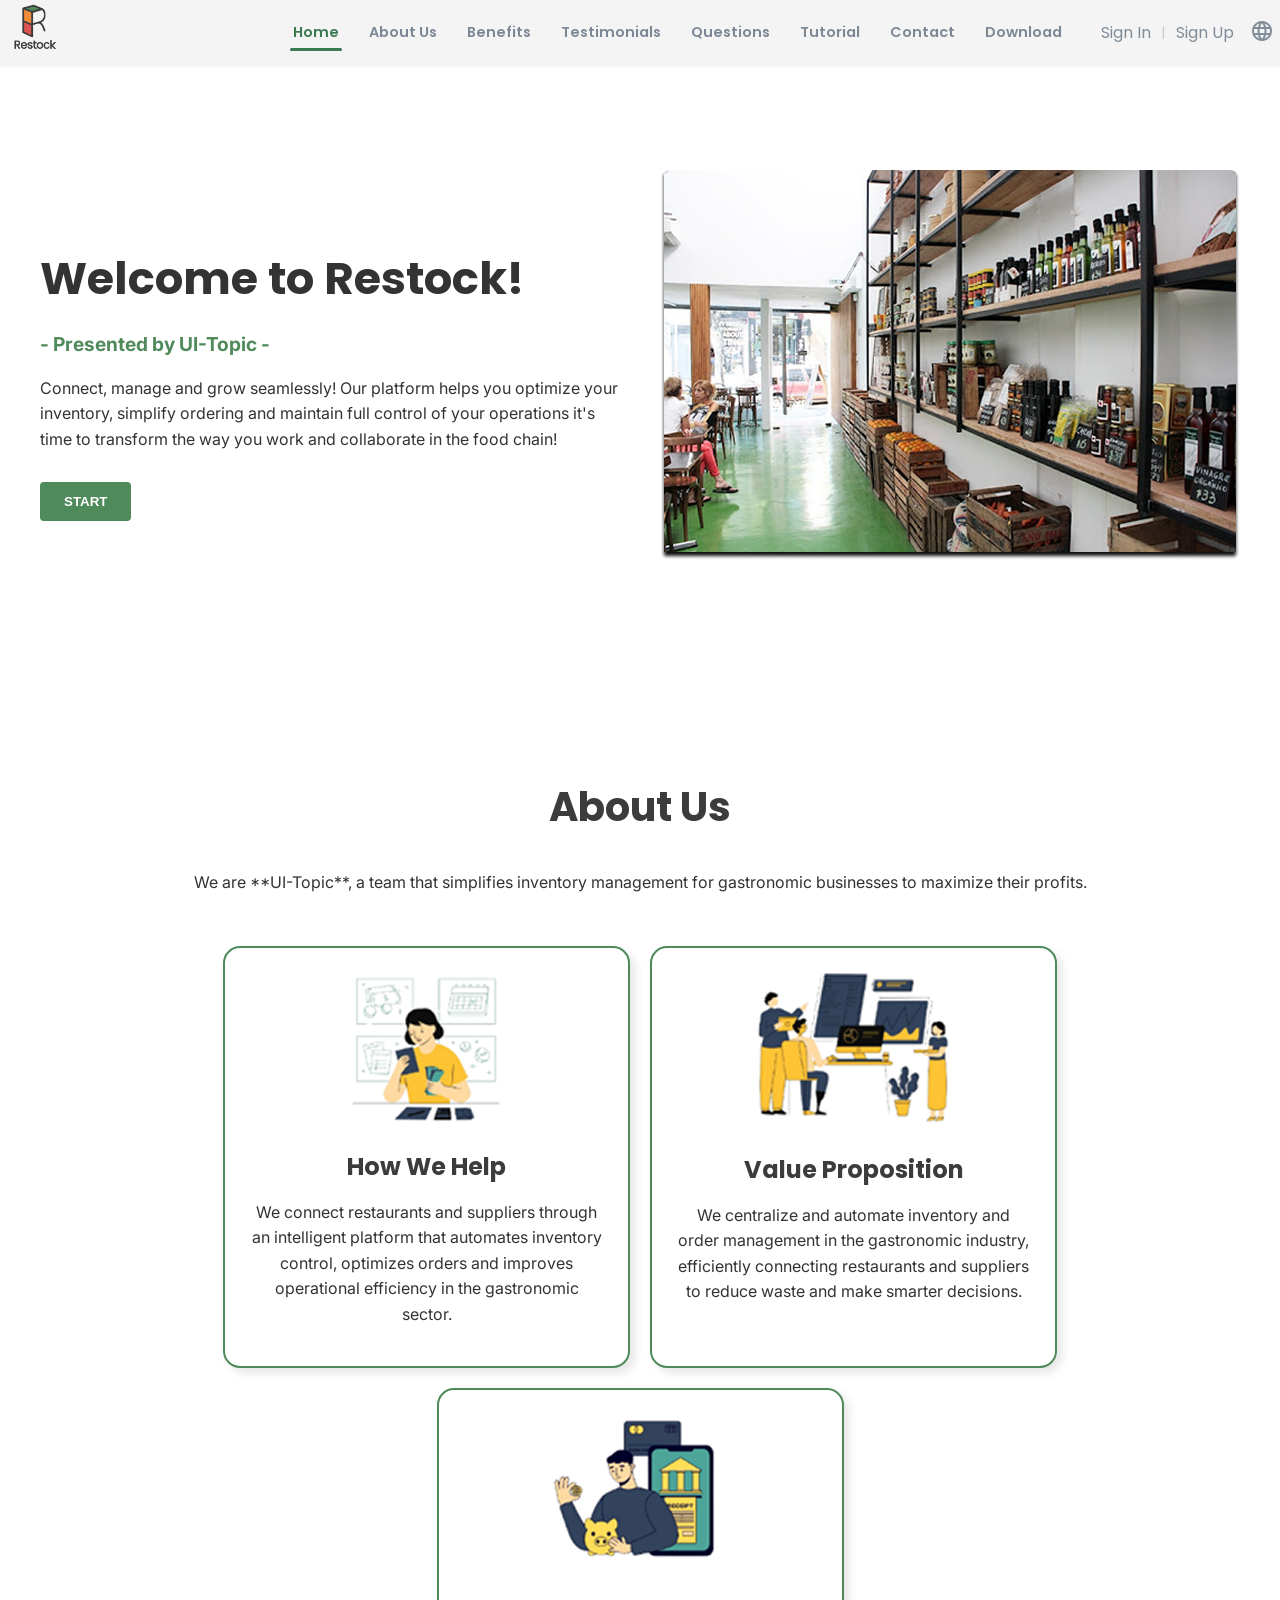
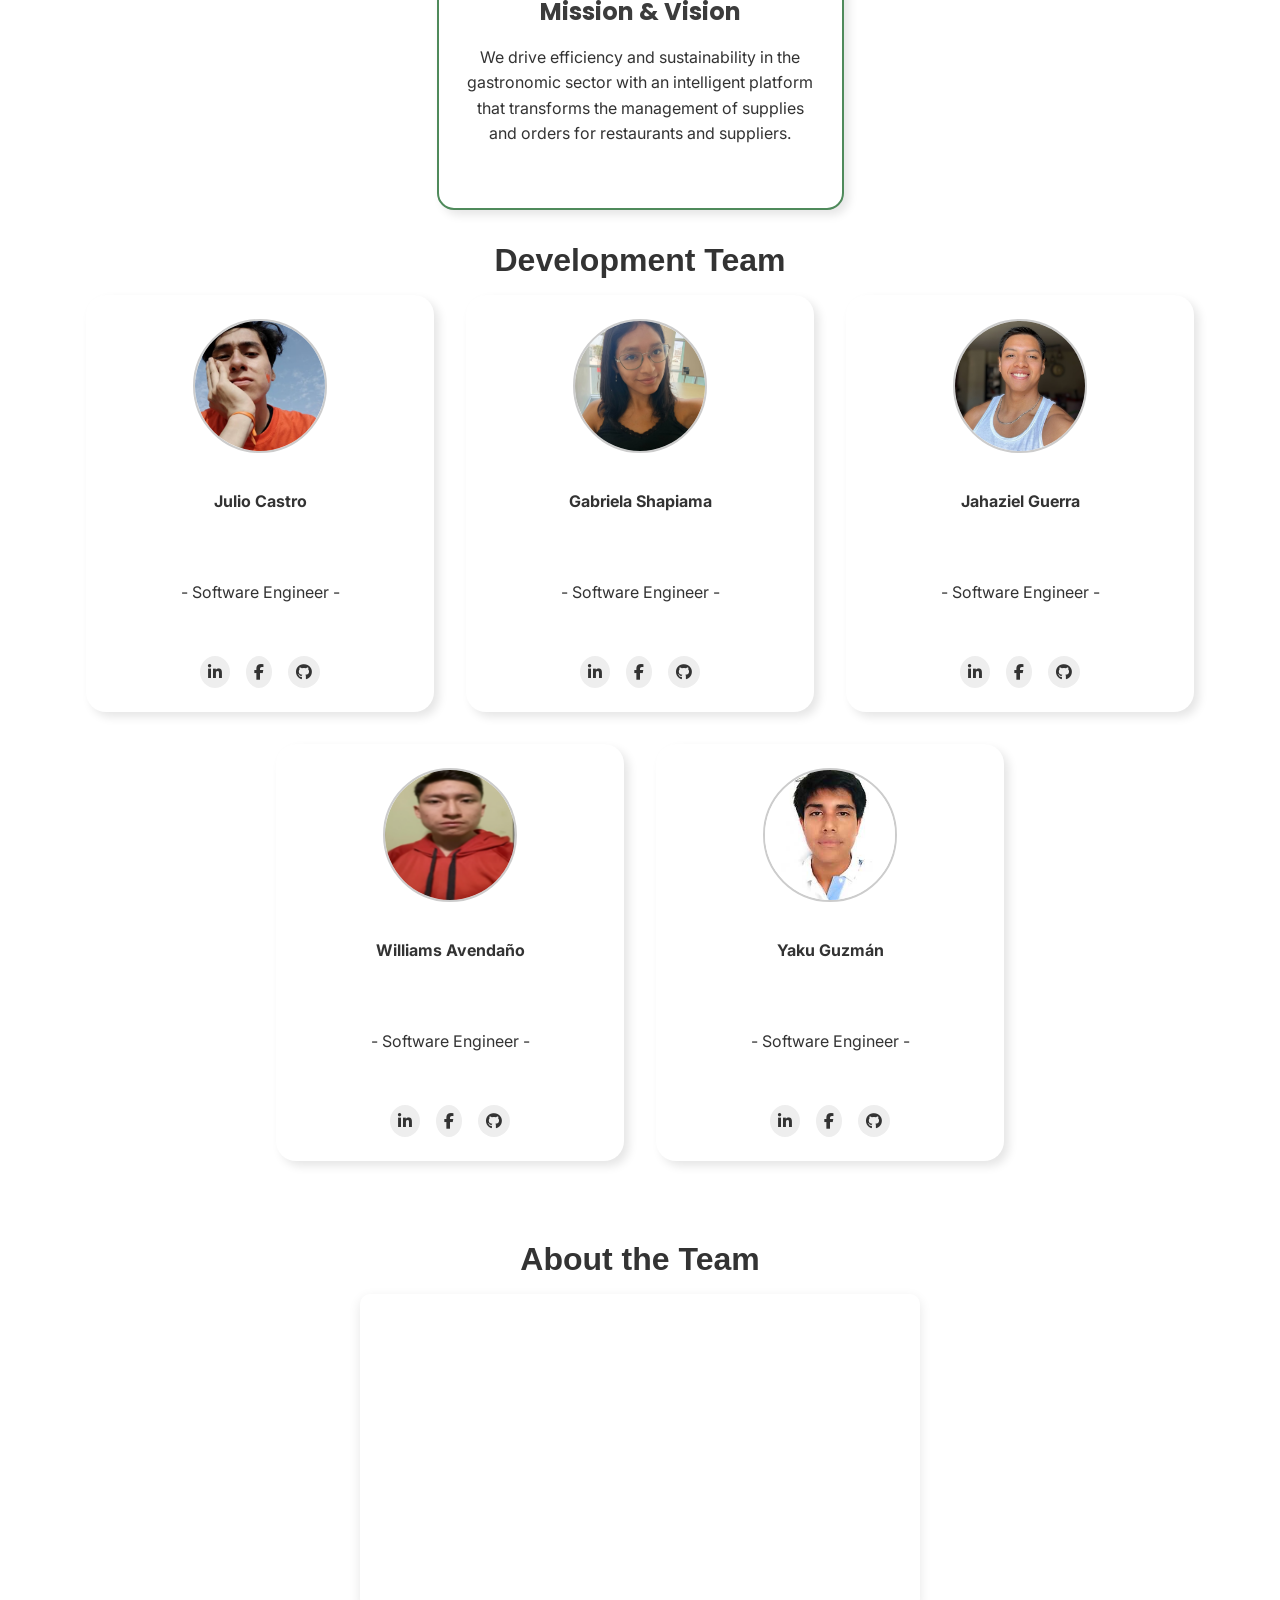
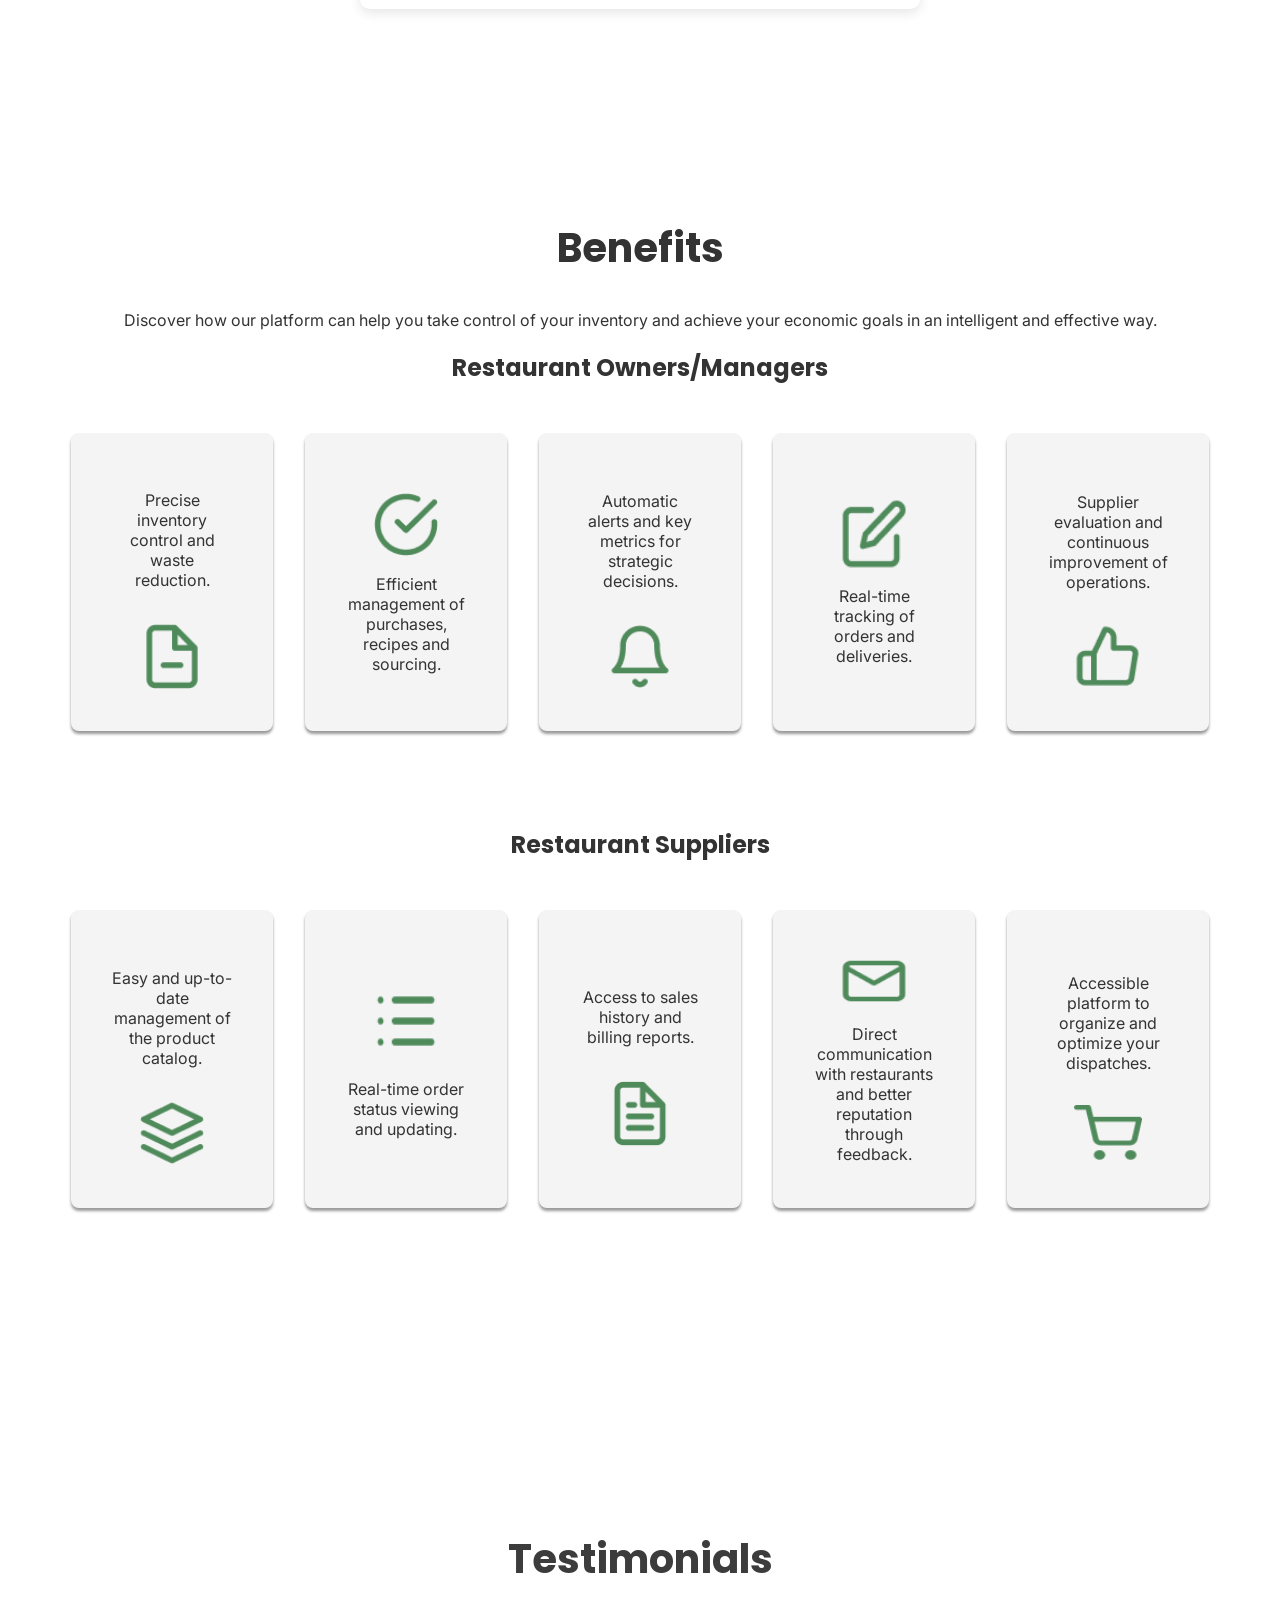
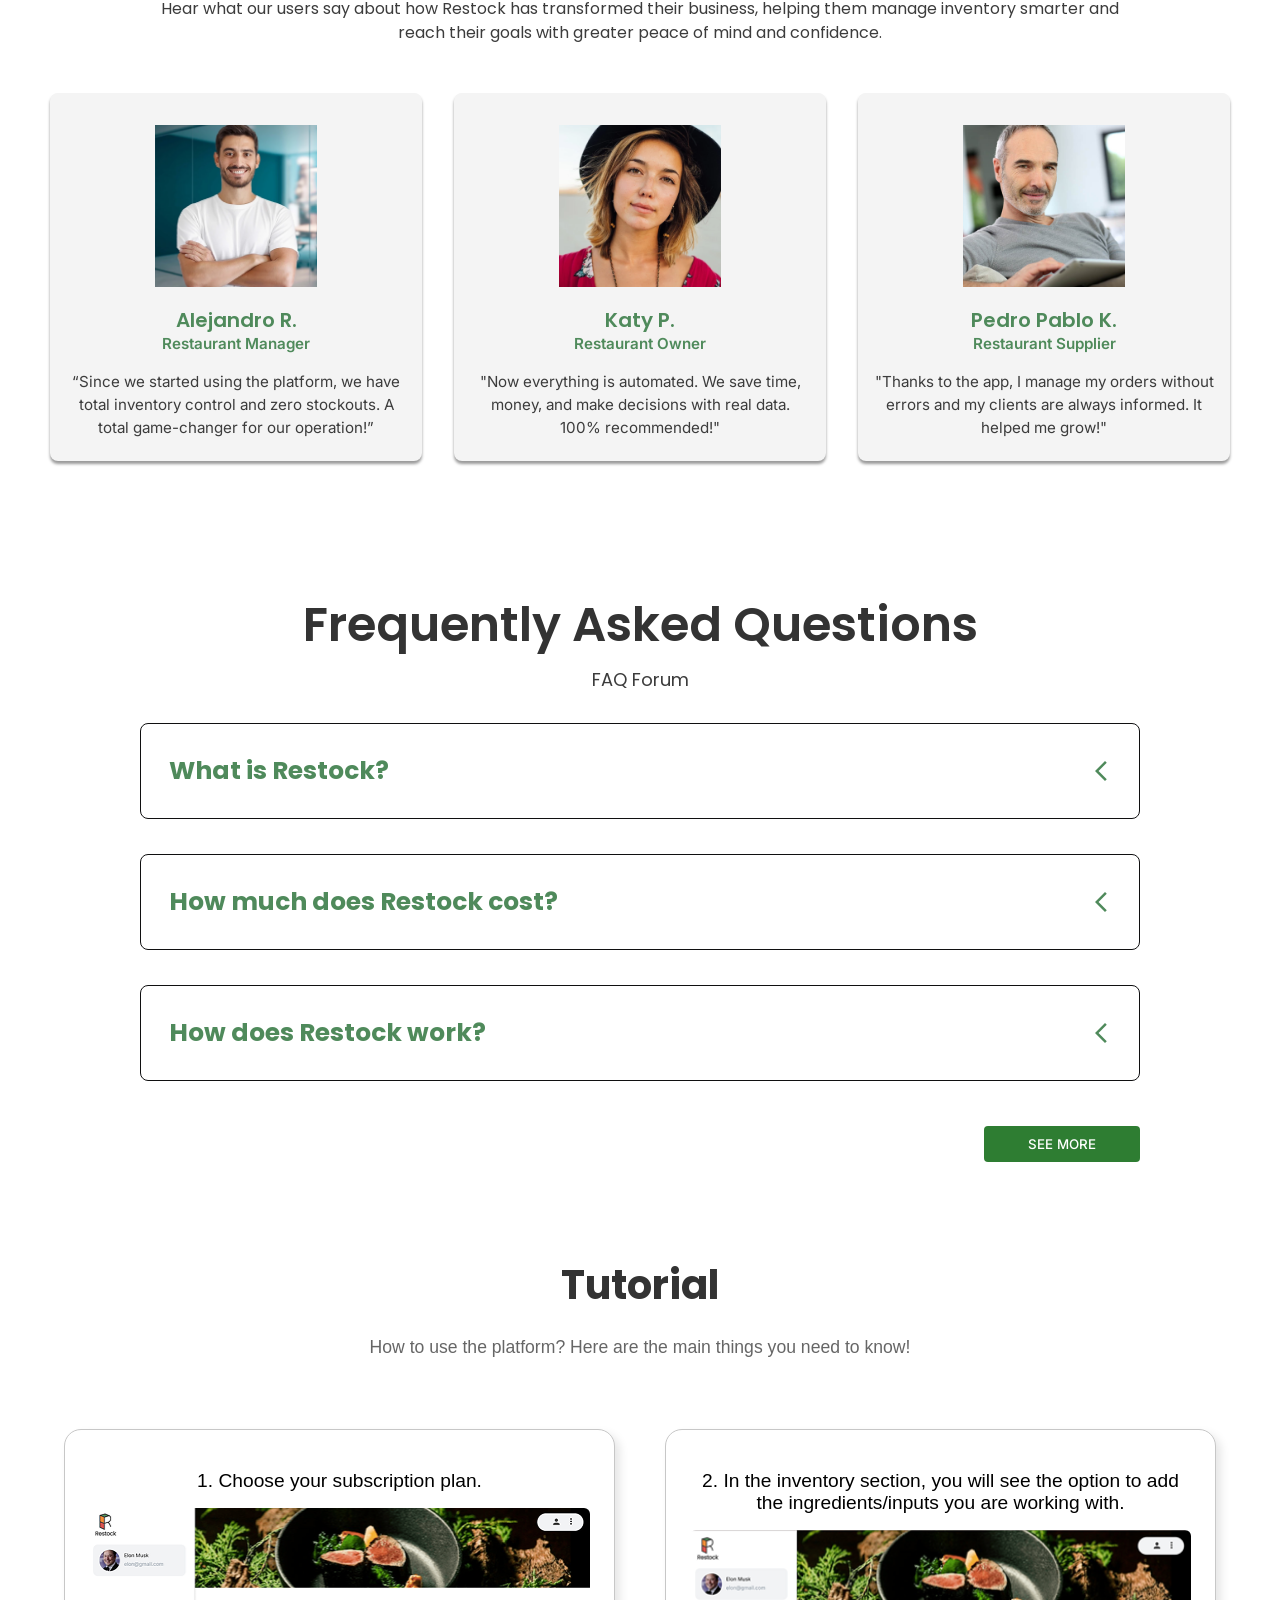
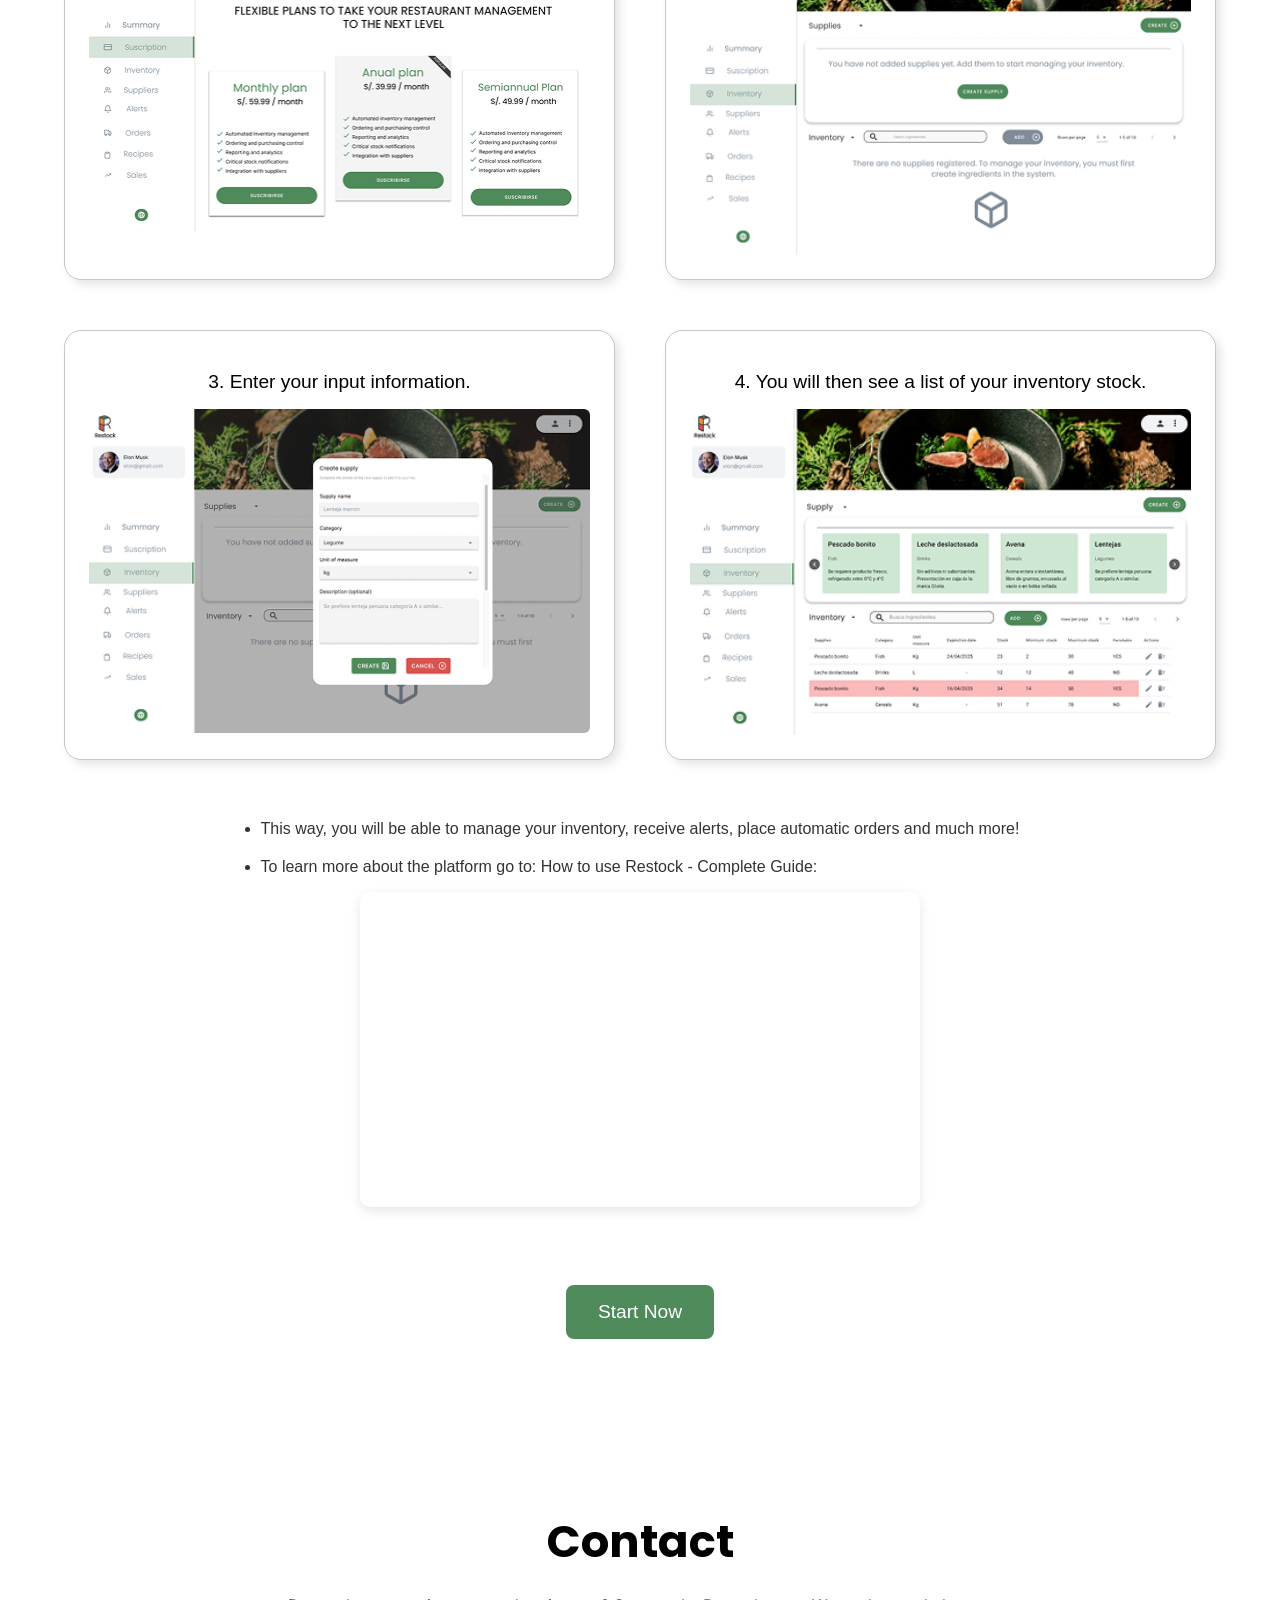
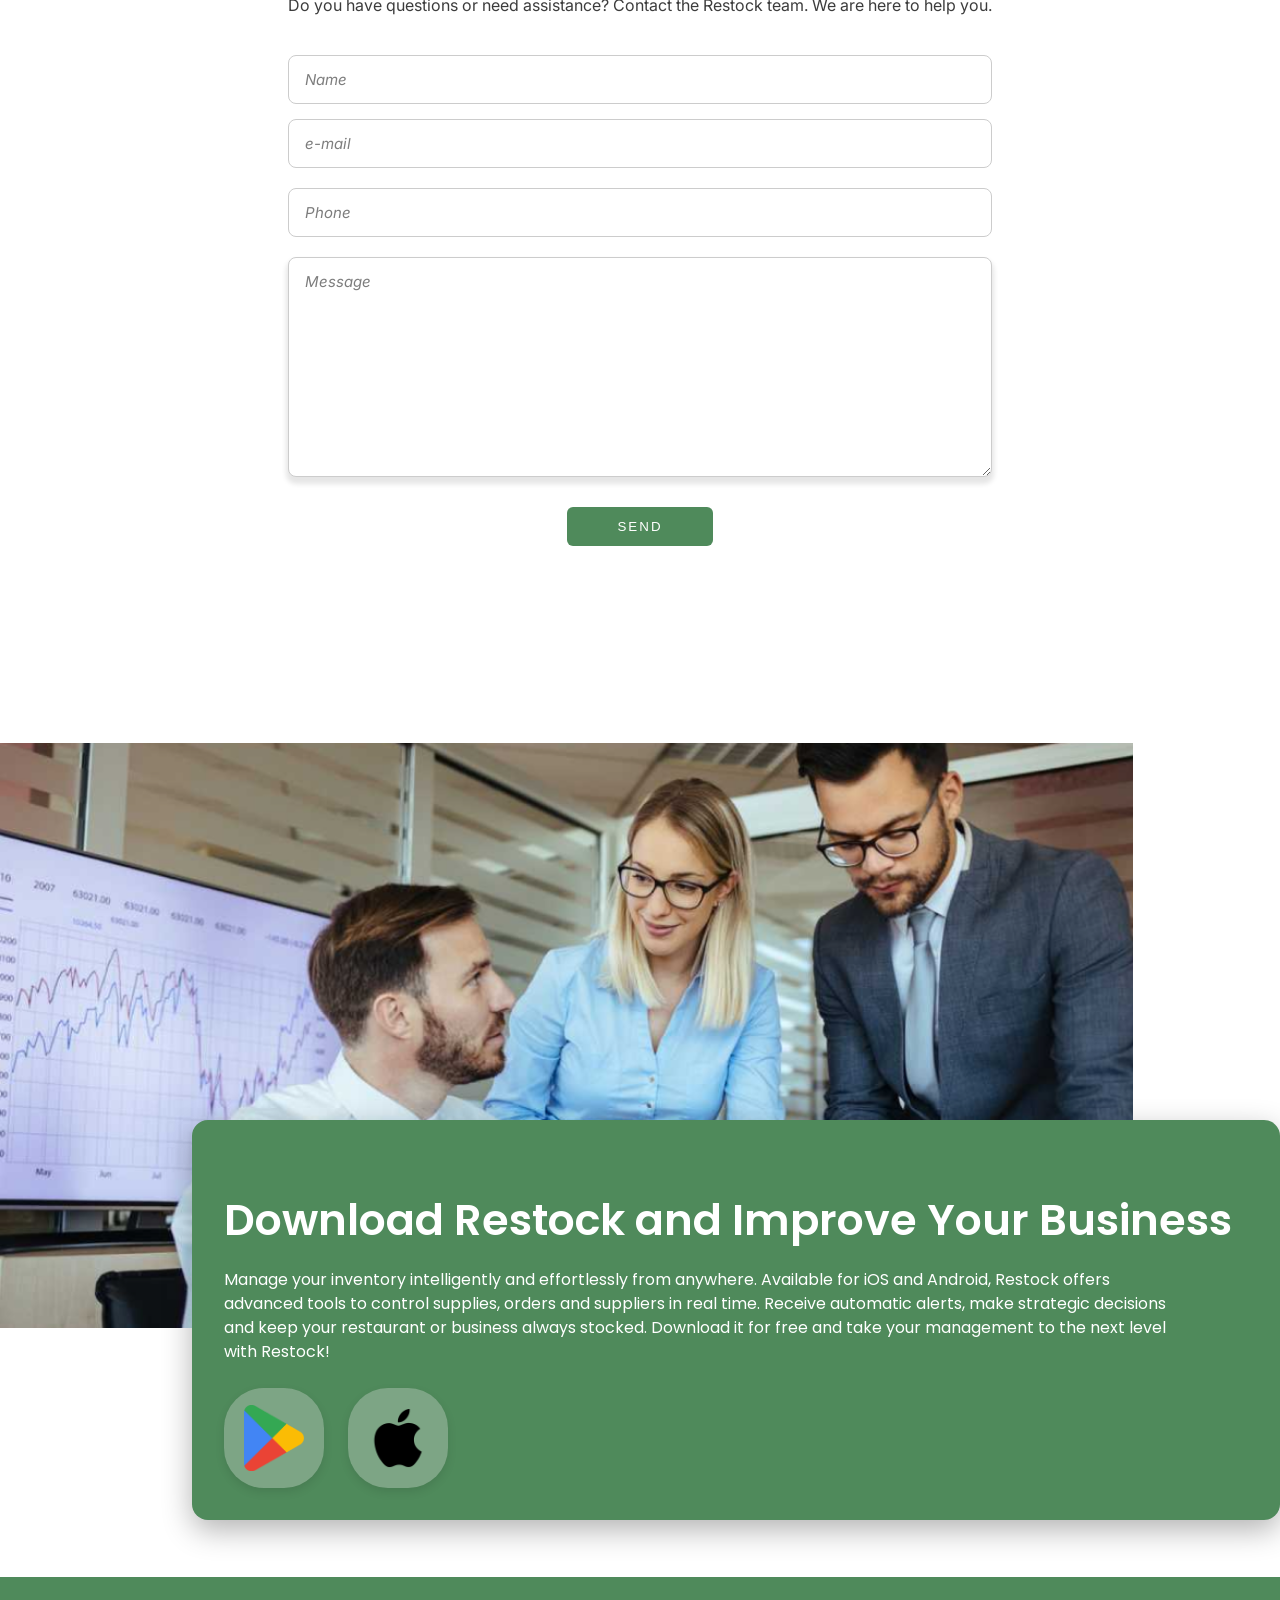
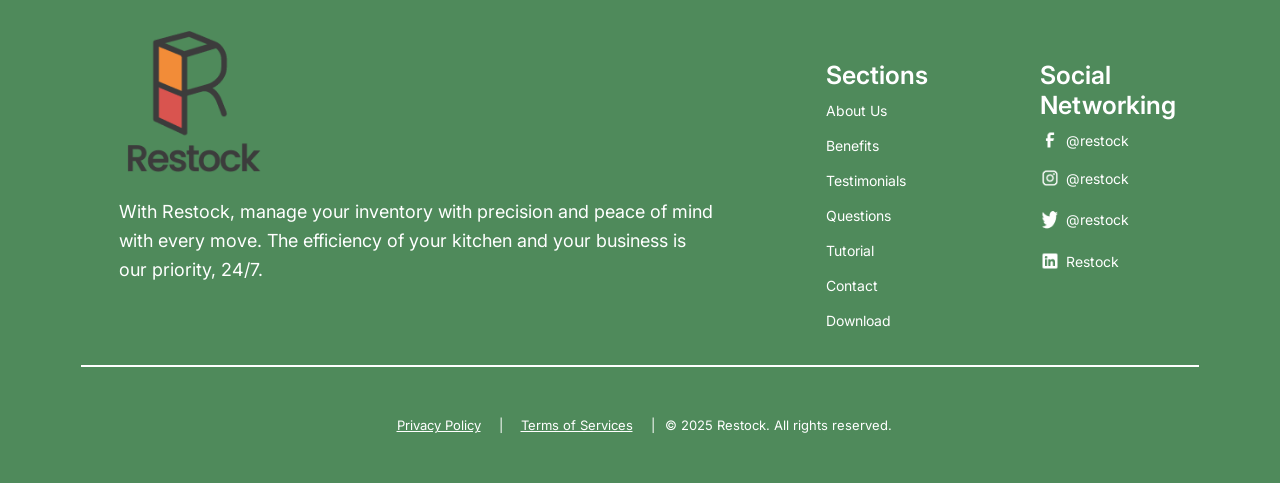
==== index.html @ dc862e22 "Merge pull request #27 from Restock-4368/release/1.0.0 Release/1.0.0" ====
<!DOCTYPE html>
<html lang="en">

<head>
    <meta charset="UTF-8" />
    <meta name="viewport" content="width=device-width, initial-scale=1.0" />
    <title>Restock - Optimize your inventory</title>
    <meta name="description"
        content="Platform for restaurants that reduces waste and increases profits through intelligent inventory and order management.">
    <meta name="keywords" content="restaurants, inventory management, orders, automation, suppliers, food tech">
    <meta name="author" content="UI-Topic Team">
    <meta name="robots" content="index, follow">
    <meta name="language" content="en">
    <meta name="copyright" content="UI-Topic 2025">

    <!-- Tipografías (solo las necesarias) -->
    <link
        href="https://fonts.googleapis.com/css2?family=Poppins:ital,wght@0,100;0,200;0,300;0,400;0,500;0,600;0,700;0,800;0,900;1,100;1,200;1,300;1,400;1,500;1,600;1,700;1,800;1,900&display=swap"
        rel="stylesheet">
    <link
        href="https://fonts.googleapis.com/css2?family=Inter:ital,opsz,wght@0,14..32,100..900;1,14..32,100..900&family=Poppins:ital,wght@0,100;0,200;0,300;0,400;0,500;0,600;0,700;0,800;0,900;1,100;1,200;1,300;1,400;1,500;1,600;1,700;1,800;1,900&display=swap"
        rel="stylesheet">
    <link rel="stylesheet" href="https://cdnjs.cloudflare.com/ajax/libs/font-awesome/6.4.0/css/all.min.css" />
    <!-- Ícono -->
    <link rel="icon" type="image/x-icon" href="favicon.ico" />

    <!-- Íconos Material sin frameworks -->
    <link href="https://fonts.googleapis.com/icon?family=Material+Icons" rel="stylesheet">

    <!-- Estilos -->

    <link rel="stylesheet" href="public/assets/styles/styles.css" />
    <link rel="stylesheet" href="public/assets/styles/testimonios.css" />
    <link rel="stylesheet" href="public/assets/styles/preguntas-frecuentes.css" />
    <link rel="stylesheet" href="public/assets/styles/descargar.css" />
    <link rel="stylesheet" href="public/assets/styles/benefits.css" />
    <link rel="stylesheet" href="public/assets/styles/tutorial.css" />
    <link rel="stylesheet" href="public/assets/styles/contacto.css" />
    <link rel="stylesheet" href="public/assets/styles/footer.css" />

</head>

<body>
    <header>
        <nav class="navbar">
            <div class="navbar__logo">
                <img src="public/assets/img/restock_logo.png" alt="Logo de Restock" />
            </div>
            <button class="navbar__toggle" id="navToggle" aria-label="Menú">
                <span class="material-icons">menu</span>
            </button>
            <div class="navbar__menu">
                <ul class="navbar__links">
                    <li><a href="#inicio" class="nav-item" data-link="inicio" data-i18n="navbar.home">Home</a></li>
                    <li><a href="#about-us" class="nav-item" data-link="nosotros" data-i18n="navbar.about">About</a>
                    </li>
                    <li><a href="#benefits" class="nav-item" data-link="benefits"
                            data-i18n="navbar.benefits">Benefits</a></li>
                    <li><a href="#testimonios" class="nav-item" data-link="testimonios"
                            data-i18n="navbar.testimonials">Testimonials</a></li>
                    <li><a href="#preguntas" class="nav-item" data-link="preguntas"
                            data-i18n="navbar.questions">Questions</a>
                    </li>
                    <li><a href="#tutorial" class="nav-item" data-link="tutorial"
                            data-i18n="navbar.tutorial">Tutorial</a></li>
                    <li><a href="#contacto" class="nav-item" data-link="contacto" data-i18n="navbar.contact">Contact</a>
                    </li>
                    <li><a href="#descargar" class="nav-item" data-link="descargar"
                            data-i18n="navbar.download">Download</a></li>
                </ul>
                <div class="navbar__actions">
                    <a href="access.html#signin" class="action" data-i18n="navbar.signin">Sign In</a>
                    <span class="divider">|</span>
                    <a href="access.html#signup" class="action" data-i18n="navbar.signup">Sign Up</a>
                    <button class="lang-btn" id="langBtn" aria-label="Cambiar idioma">
                        <span class="material-icons">language</span>

                    </button>
                </div>
            </div>
        </nav>

        <section class="hero" id="inicio">
            <div class="hero-content">
                <div class="hero-text">
                    <h1 data-i18n="hero.title">Welcome to <br>Restock!</h1>
                    <h3 class="subtitle" data-i18n="hero.subtitle">- Presented by UI-Topic -</h3>
                    <p data-i18n="hero.description">
                        Connect, manage and grow seamlessly!<br />
                        Our platform helps you optimize your inventory, simplify ordering and maintain full control of
                        your
                        operations<br />
                        it's time to transform the way you work and collaborate in the food chain!
                    </p>
                    <button class="btn-start" id="btnStart" data-i18n="hero.btnStart"
                        onclick="window.location.href='https://aplicaciones-web-curso-upc.github.io/UI-Topic-landing/access.html#signup'">START</button>
                </div>
                <div class="hero-image">
                    <img src="public/assets/img/hero-image.jpg" alt="Store interior" />
                </div>
            </div>
        </section>

    </header>

    <main>

        <section class="about-us" id="about-us">
            <div class="about-us-content">
                <h1 class="about-us-title" data-i18n="aboutUs.title">Nosotros</h1>
                <p class="about-us-description" data-i18n="aboutUs.description">
                    Somos <b> UI-Topic </b>, un equipo que simplifica la gestión de inventario de negocios gastronómicos
                    para
                    maximizar sus ganancias.
                </p>
                <div class="about-us-cards">
                    <div class="card">
                        <img src="public/assets/img/about-us/our-help.png" alt="Cómo ayudamos" />
                        <h3 data-i18n="aboutUs.cards.help.title">Cómo ayudamos</h3>
                        <p data-i18n="aboutUs.cards.help.text">Conectamos restaurantes y proveedores mediante una
                            plataforma
                            inteligente que
                            automatiza el control de inventario, optimiza pedidos y mejora la eficiencia
                            operativa en el sector gastronómico.</p>
                    </div>
                    <div class="card">
                        <img src="public/assets/img/about-us/valor.png" alt="Propuesta de valor" />
                        <h3 data-i18n="aboutUs.cards.value.title">Propuesta de valor</h3>
                        <p data-i18n="aboutUs.cards.value.text">Centralizamos y automatizamos la gestión de inventarios
                            y pedidos en
                            la industria gastronómica,
                            conectando eficientemente a restaurantes y proveedores para reducir desperdicios y tomar
                            decisiones más inteligentes.</p>
                    </div>
                    <div class="card">
                        <img src="public/assets/img/about-us/mision-vision.png" alt="Misión y Visión" />
                        <h3 data-i18n="aboutUs.cards.mission.title">Misión y Visión</h3>
                        <p data-i18n="aboutUs.cards.mission.text">Impulsamos la eficiencia y sostenibilidad del sector
                            gastronómico
                            con una plataforma inteligente
                            que transforma la gestión de insumos y pedidos para restaurantes y proveedores.</p>
                    </div>
                </div>
                <h2 class="about-us-subtitle" data-i18n="aboutUs.team.title">Equipo de Desarrollo</h2>

                <!-- Contenedor del equipo -->
                <div>
                    <div class="about-us-team-row">
                        <!-- Julio Castro -->
                        <div class="team-card">
                            <div class="profile-image">
                                <img src="public/assets/img/team/julio.png" alt="Julio Castro" />
                            </div>
                            <p class="team-name">Julio Castro</p>
                            <p class="team-role" data-i18n="aboutUs.team.role">- Software Engineer -</p>
                            <div class="team-socials">
                                <a href="#"><i class="fab fa-linkedin-in"></i></a>
                                <a href="#"><i class="fab fa-facebook-f"></i></a>
                                <a href="#"><i class="fab fa-github"></i></a>
                            </div>
                        </div>

                        <!-- Gabriela Shapiama -->
                        <div class="team-card">
                            <div class="profile-image">
                                <img src="public/assets/img/team/gaby.jpeg" alt="Gabriela Shapiama" />
                            </div>
                            <p class="team-name">Gabriela Shapiama</p>
                            <p class="team-role" data-i18n="aboutUs.team.role">- Software Engineer -</p>
                            <div class="team-socials">
                                <a href="#"><i class="fab fa-linkedin-in"></i></a>
                                <a href="#"><i class="fab fa-facebook-f"></i></a>
                                <a href="#"><i class="fab fa-github"></i></a>
                            </div>
                        </div>

                        <!-- Jahaziel Guerra -->
                        <div class="team-card">
                            <div class="profile-image">
                                <img src="public/assets/img/team/jahaziel.jpg" alt="Jahaziel Guerra" />
                            </div>
                            <p class="team-name">Jahaziel Guerra</p>
                            <p class="team-role" data-i18n="aboutUs.team.role">- Software Engineer -</p>
                            <div class="team-socials">
                                <a href="#"><i class="fab fa-linkedin-in"></i></a>
                                <a href="#"><i class="fab fa-facebook-f"></i></a>
                                <a href="#"><i class="fab fa-github"></i></a>
                            </div>
                        </div>
                    </div>

                    <div class="about-us-team-row center-row">
                        <!-- Williams Avendaño -->
                        <div class="team-card">
                            <div class="profile-image">
                                <img src="public/assets/img/team/williams.png" alt="Williams Avendaño" />
                            </div>
                            <p class="team-name">Williams Avendaño</p>
                            <p class="team-role" data-i18n="aboutUs.team.role">- Software Engineer -</p>
                            <div class="team-socials">
                                <a href="#"><i class="fab fa-linkedin-in"></i></a>
                                <a href="#"><i class="fab fa-facebook-f"></i></a>
                                <a href="#"><i class="fab fa-github"></i></a>
                            </div>
                        </div>

                        <!-- Yaku Guzmán -->
                        <div class="team-card">
                            <div class="profile-image">
                                <img src="public/assets/img/team/yaku.png" alt="Yaku Guzmán" />
                            </div>
                            <p class="team-name">Yaku Guzmán</p>
                            <p class="team-role" data-i18n="aboutUs.team.role">- Software Engineer -</p>
                            <div class="team-socials">
                                <a href="#"><i class="fab fa-linkedin-in"></i></a>
                                <a href="#"><i class="fab fa-facebook-f"></i></a>
                                <a href="#"><i class="fab fa-github"></i></a>
                            </div>
                        </div>
                    </div>
                    <div class="about-us-video">
                        <h2 class="about-us-subtitle" data-i18n="aboutUs.video.title">Equipo de Desarrollo</h2>
                        <div class="tutorial__video-container">
                            <iframe width="560" height="315" src="https://www.youtube.com/embed/2s9in8VU_Ks"
                                title="YouTube video player" frameborder="0"
                                allow="accelerometer; autoplay; clipboard-write; encrypted-media; gyroscope; picture-in-picture"
                                allowfullscreen>
                            </iframe>
                        </div>
                    </div>

                </div>
        </section>

        <section class="benefits" id="benefits">
            <div class="benefits-content">
                <h1 class="benefits-title" data-i18n="benefits.title">Beneficios</h1>
                <p class="benefits-description" data-i18n="benefits.description">
                    Descubre cómo nuestra plataforma puede ayudarte a tomar el control
                    de tu inventario y alcanzar tus objetivos económicos de manera inteligente y eficaz.
                </p>
                <h2 class="benefits-admin-title" data-i18n="benefits.adminTitle">Dueños/administradores de restaurantes
                </h2>
                <div class="benefits-cards-admin">
                    <div class="benefits-card alternate">
                        <img src="public/assets/img/benefits/adminbenefit-1.png" alt="Beneficio 1" />
                        <div class="benefits-text">
                            <p data-i18n="benefits.adminCards.1">Control preciso del inventario y reducción de
                                desperdicios.</p>
                        </div>


                    </div>
                    <div class="benefits-card">
                        <img src="public/assets/img/benefits/adminbenefit-2.png" alt="Beneficio 2" />
                        <div class="benefits-text">
                            <p data-i18n="benefits.adminCards.2">Gestión eficiente de compras, recetas y abastecimiento.
                            </p>
                        </div>
                    </div>

                    <div class="benefits-card alternate">
                        <img src="public/assets/img/benefits/adminbenefit-3.png" alt="Beneficio 3" />
                        <div class="benefits-text">
                            <p data-i18n="benefits.adminCards.3">Alertas automáticas y métricas clave para decisiones
                                estratégicas.
                            </p>
                        </div>
                    </div>

                    <div class="benefits-card">
                        <img src="public/assets/img/benefits/adminbenefit-4.png" alt="Beneficio 4" />
                        <div class="benefits-text">
                            <p data-i18n="benefits.adminCards.4">Seguimiento en tiempo real de pedidos y entregas.</p>
                        </div>
                    </div>

                    <div class="benefits-card alternate">
                        <img src="public/assets/img/benefits/adminbenefit-5.png" alt="Beneficio 5" />
                        <div class="benefits-text">
                            <p data-i18n="benefits.adminCards.5">Evaluación de proveedores y mejora continua de
                                operaciones.</p>
                        </div>
                    </div>
                </div>

                <h2 class="benefits-supplier-title" data-i18n="benefits.supplierTitle">Proveedores de restaurantes</h2>

                <div class="benefits-cards-supplier">
                    <div class="benefits-card alternate">
                        <img src="public/assets/img/benefits/supplierbenefit-6.png" alt="Beneficio 6" />
                        <div class="benefits-text">
                            <p data-i18n="benefits.supplierCards.6">Gestión fácil y actualizada del catálogo de
                                productos.</p>
                        </div>
                    </div>
                    <div class="benefits-card">
                        <img src="public/assets/img/benefits/supplierbenefit-7.png" alt="Beneficio 7" />
                        <div class="benefits-text">
                            <p data-i18n="benefits.supplierCards.7">Visualización y actualización del estado de órdenes
                                en tiempo
                                real.</p>
                        </div>
                    </div>
                    <div class="benefits-card alternate">
                        <img src="public/assets/img/benefits/supplierbenefit-8.png" alt="Beneficio 8" />
                        <div class="benefits-text">
                            <p data-i18n="benefits.supplierCards.8">Acceso a historial de ventas y reportes de
                                facturación.</p>
                        </div>
                    </div>
                    <div class="benefits-card">
                        <img src="public/assets/img/benefits/supplierbenefit-9.png" alt="Beneficio 9" />
                        <div class="benefits-text">
                            <p data-i18n="benefits.supplierCards.9">Comunicación directa con restaurantes y mejor
                                reputación gracias
                                al feedback.</p>
                        </div>
                    </div>
                    <div class="benefits-card alternate">
                        <img src="public/assets/img/benefits/supplierbenefit-10.png" alt="Beneficio 10" />
                        <div class="benefits-text">
                            <p data-i18n="benefits.supplierCards.10">Plataforma accesible para organizar y optimizar sus
                                despachos.
                            </p>
                        </div>
                    </div>
                </div>


            </div>
        </section>

        <section id="testimonios" class="testimonios-section">
            <div class="container">
                <h2 class="titulo-testimonios" data-i18n="testimonials.title">Testimonios</h2>
                <p class="descripcion-testimonios" data-i18n="testimonials.description">
                    Escucha lo que nuestros usuarios dicen sobre cómo Restock ha transformado su negocio,
                    ayudándolos a gestionar su inventario de manera más inteligente y a alcanzar sus metas
                    con mayor tranquilidad y confianza.
                </p>
                <div class="testimonios-cards">
                    <div class="card-testimonio">
                        <img src="public/assets/img/testimoniales/testimonial-1.png" alt="Alejandro R." />
                        <div class="card-content">
                            <h3 class="nombre" data-i18n="testimonials.cards.1.name">Alejandro R.</h3>
                            <p class="rol" data-i18n="testimonials.cards.1.role">- Administrador de restaurante -</p>
                            <p class="comentario" data-i18n="testimonials.cards.1.comment">
                                “Desde que usamos la plataforma, tenemos el control total del inventario y cero
                                quiebres de stock. ¡Un cambio total en nuestra operación!”
                            </p>
                        </div>

                    </div>
                    <div class="card-testimonio">
                        <img src="public/assets/img/testimoniales/testimonial-2.png" alt="Katy P." />
                        <div class="card-content">
                            <h3 class="nombre" data-i18n="testimonials.cards.2.name">Katy P.</h3>
                            <p class="rol" data-i18n="testimonials.cards.2.role">- Dueña de restaurante -</p>
                            <p class="comentario" data-i18n="testimonials.cards.2.comment">
                                "Ahora todo está automatizado. Ahorramos tiempo, dinero y tomamos decisiones con
                                datos reales. ¡100% recomendada!"
                            </p>
                        </div>

                    </div>
                    <div class="card-testimonio">
                        <img src="public/assets/img/testimoniales/testimonial-3.png" alt="Pedro Pablo K." />
                        <div class="card-content">
                            <h3 class="nombre" data-i18n="testimonials.cards.3.name">Pedro Pablo K.</h3>
                            <p class="rol" data-i18n="testimonials.cards.3.role">- Proveedor de restaurantes -</p>
                            <p class="comentario" data-i18n="testimonials.cards.3.comment">
                                "Gracias a la app, gestiono mis pedidos sin errores y mis clientes están siempre
                                informados. ¡Me ayudó a crecer!"
                            </p>
                        </div>

                    </div>
                </div>
            </div>
        </section>

        <section id="preguntas" class="faq-section">
            <h2 data-i18n="faq.title">Preguntas Frecuentes</h2>
            <p class="subtitle" data-i18n="faq.subtitle">Foro de preguntas frecuentes</p>

            <div class="faq-grid">
                <div class="faq-box">
                    <div class="flex-desplegable" onclick="toggleFaq(this)">
                        <h3 data-i18n="faq.items.1.question">¿Qué es Restock?</h3>
                        <img class="flecha" src="public/assets/img/preguntas/flecha.svg" alt="Material Icon">
                    </div>
                    <p class="respuesta" data-i18n="faq.items.1.answer">Restock es una plataforma que simplifica la
                        operación
                        gastronómica conectando
                        restaurantes y proveedores, optimizando el inventario y mejorando la eficiencia en cada pedido.
                    </p>
                </div>
                <div class="faq-box">
                    <div class="flex-desplegable" onclick="toggleFaq(this)">
                        <h3 data-i18n="faq.items.2.question">¿Cuánto cuesta Restock?</h3>
                        <img class="flecha" src="public/assets/img/preguntas/flecha.svg" alt="Material Icon">
                    </div>
                    <p class="respuesta" data-i18n="faq.items.2.answer">En Restock, todos nuestros planes te ofrecen los
                        mismos
                        beneficios premium. Puedes
                        suscribirte por más tiempo y acceder a descuentos exclusivos. Elige entre plan mensual,
                        semestral o anual,
                        ¡y optimiza tu operación desde el primer día!</p>
                </div>
                <div class="faq-box full-width">
                    <div class="flex-desplegable" onclick="toggleFaq(this)">
                        <h3 data-i18n="faq.items.3.question">¿Cómo funciona Restock?</h3>
                        <img class="flecha" src="public/assets/img/preguntas/flecha.svg" alt="Material Icon">
                    </div>
                    <p class="respuesta" data-i18n="faq.items.3.answer">Restock permite gestionar inventarios,
                        conectando
                        restaurantes con proveedores de forma
                        rápida y eficiente. ¡Así simplificamos todo el proceso!</p>
                </div>
            </div>


            <div class="btn-more">
                <button data-i18n="faq.moreButton">
                    VER MÁS
                </button>
            </div>
        </section>

        <section class="tutorial" id="tutorial">
            <div class="tutorial__header">
                <h1 class="tutorial__title" data-i18n="tutorial.title">Tutorial</h1>
                <p class="tutorial__description" data-i18n="tutorial.description">How to use the platform? Here are the
                    main
                    things you need to know!</p>
            </div>
            <div class="tutorial__grid">
                <div class="tutorial__step">
                    <div class="tutorial__step-title" data-i18n="tutorial.steps.1">1. Choose your subscription plan.
                    </div>
                    <img src="public/assets/img/tutorial/tutorial1.png" alt="Step 1 of the tutorial">
                </div>
                <div class="tutorial__step">
                    <div class="tutorial__step-title" data-i18n="tutorial.steps.2">2. In the inventory section, you will
                        see the
                        option to add the
                        ingredients/inputs you are working with.</div>
                    <img src="public/assets/img/tutorial/tutorial2.png" alt="Step 2 of the tutorial">
                </div>
                <div class="tutorial__step">
                    <div class="tutorial__step-title" data-i18n="tutorial.steps.3">3. Enter your input information.
                    </div>
                    <img src="public/assets/img/tutorial/tutorial3.png" alt="Step 3 of the tutorial">
                </div>
                <div class="tutorial__step">
                    <div class="tutorial__step-title" data-i18n="tutorial.steps.4">4. You will then see a list of your
                        inventory
                        stock.</div>
                    <img src="public/assets/img/tutorial/tutorial4.png" alt="Step 4 of the tutorial">
                </div>
            </div>
            <div class="tutorial__links-container">
                <div class="tutorial__links">
                    <ul>
                        <li data-i18n="tutorial.links.item1">This way, you will be able to manage your inventory,
                            receive alerts,
                            place automatic orders and much
                            more!
                        </li>
                        <li>
                            <span data-i18n="tutorial.links.item2">To learn more about the platform go to:</span>
                            <div class="tutorial__video-container">
                                <iframe width="560" height="315"
                                    src="https://www.youtube.com/embed/jaTRL6bPTAY?si=WXlqrBjqUyx37VKQ"
                                    title="YouTube video player" frameborder="0"
                                    allow="accelerometer; autoplay; clipboard-write; encrypted-media; gyroscope; picture-in-picture"
                                    allowfullscreen>
                                </iframe>
                            </div>
                        </li>

                    </ul>
                </div>
            </div>

            <!-- Botón CTA -->
            <div class="tutorial__cta-container" style="text-align: center; margin-top: 2rem;">
                <button class="tutorial__cta-button"
                    onclick="window.location.href='https://aplicaciones-web-curso-upc.github.io/UI-Topic-landing/access.html#signup'"
                    data-i18n="tutorial.cta">
                    Start Now
                </button>
            </div>
        </section>

        <section class="contact" id="contacto">
            <div class="contact__container">
                <h2 class="contact__title" data-i18n="contact.title">Contact</h2>
                <p class="contact__description" data-i18n="contact.description">Do you have questions or need
                    assistance?
                    Contact the Restock team. We are here
                    to help you.</p>
                <form class="contact__form">
                    <div class="contact__group">
                        <input type="text" name="nombre" placeholder="Name" required />
                        <input type="email" name="correo" placeholder="e-mail" required />
                    </div>

                    <div class="contact__group">
                        <input type="tel" name="telefono" placeholder="Phone" required />
                    </div>

                    <div class="contact__group">
                        <textarea name="mensaje" placeholder="Message" rows="10" required></textarea>
                    </div>

                    <div class="contact__submit">
                        <button type="submit" class="btn btn--primary"
                            data-i18n="contact.form.submitButton">SEND</button>
                    </div>
                </form>
            </div>
        </section>

        <section id="descargar" class="download-section">
            <div class="download-wrapper">
                <img src="public/assets/img/descargar/imagen-principal.png" alt="Personas analizando datos"
                    class="download-bg-image">

                <div class="download-card">
                    <h2 data-i18n="download.title">Descarga Restock y mejora tu negocio</h2>
                    <p data-i18n="download.description">
                        Gestiona tu inventario de forma inteligente y sin complicaciones, desde cualquier lugar. <br>
                        Disponible para iOS y Android, Restock te ofrece herramientas avanzadas para controlar insumos,
                        pedidos y
                        proveedores en tiempo real. Recibe alertas automáticas, toma decisiones estratégicas y mantén tu
                        restaurante
                        o negocio siempre abastecido.
                        ¡Descárgala gratis y lleva tu gestión al siguiente nivel con Restock!
                    </p>
                    <div class="store-buttons">
                        <div class="store-icon-wrapper">
                            <img src="public/assets/img/descargar/playstore.png" alt="Google Play" class="store-icon">
                        </div>
                        <div class="store-icon-wrapper">
                            <img src="public/assets/img/descargar/apple.png" alt="App Store" class="store-icon">
                        </div>
                    </div>
                </div>
            </div>
        </section>
    </main>

    <footer class="footer" id="footer">
        <div class="footer__top">
            <div class="footer__top-left">
                <img src="public/assets/img/restock_logo.png" alt="Restock logo" class="footer__logo" />
                <p class="footer__text" data-i18n="footer.topLeftText">With Restock, manage your inventory with
                    precision and
                    peace of mind with every move.
                    The efficiency of your kitchen and your business is our priority, 24/7.</p>
            </div>
            <div class="footer__top-right-content">
                <div class="footer__sections">
                    <h4 data-i18n="footer.sectionsTitle">Sections</h4>
                    <ul>
                        <li><a href="#inicio" data-i18n="footer.sections.about">About us</a></li>
                        <li><a href="#beneficios" data-i18n="footer.sections.benefits">Benefits</a></li>
                        <li><a href="#testimonios" data-i18n="footer.sections.testimonials">Testimonials</a></li>
                        <li><a href="#preguntas" data-i18n="footer.sections.faq">Questions</a></li>
                        <li><a href="#tutorial" data-i18n="footer.sections.tutorial">Tutorial</a></li>
                        <li><a href="#contacto" data-i18n="footer.sections.contact">Contact</a></li>
                        <li><a href="#download" data-i18n="footer.sections.download">Download</a></li>
                    </ul>
                </div>
                <div class="footer__social">
                    <h4 data-i18n="footer.socialTitle">Social Networking</h4>
                    <div class="footer__social-links">
                        <a href="#" aria-label="Facebook"><img src="public/assets/img/Facebook.png"
                                alt="iconFacebook" />@restock</a>
                        <a href="#" aria-label="Instagram"><img src="public/assets/img/Instagram.png"
                                alt="iconInstagram" />@restock</a>
                        <a href="#" aria-label="Twitter"><img src="public/assets/img/Twitter.png"
                                alt="@restock" />@restock</a>
                        <a href="#" aria-label="LinkedIn"><img src="public/assets/img/LinkedIn.png"
                                alt="Restock" />Restock</a>
                    </div>
                </div>
            </div>
        </div>
        <hr class="footer__divider">
        <div class="footer__bottom">
            <a href="#politicas" data-i18n="footer.bottom.privacyPolicy">Privacy Policy</a>
            <span class="divider">|</span>
            <a href="#terminos" data-i18n="footer.bottom.terms">Terms of Services</a>
            <span class="divider">|</span>
            <span data-i18n="footer.bottom.rights">&copy 2025 Restock. All rights reserved.</span>
        </div>
    </footer>

    <script src="public/assets/scripts/main.js" defer></script>
    <script src="public/assets/scripts/desplegable-preguntas.js" defer></script>
    <script src="public/assets/scripts/translations.js"></script>
</body>

</html>
---- public/assets/styles/styles.css ----
html {
    scroll-behavior: smooth;
  }
  
  .hero {
    display: flex;
    justify-content: center;
    background-color: #ffffff;
    padding-top: 170px;
    margin-bottom: 120px;
  }
  
  .hero-content {
    display: flex;
    max-width: 1200px;
    align-items: center;
    gap: 40px;
    flex-wrap: wrap;
  }
  
  .hero-text {
    flex: 1;
  }
  
  .hero-text h1 {
    font-family: 'Poppins', sans-serif;
    font-size: 2.8rem;
    margin-bottom: 10px;
  }
  .subtitle {
    color: #4f8a5b;
    font-family: 'Inter', sans-serif;
    font-size: 1.2rem;
    margin-bottom: 20px;
  }
  .hero-text p {
    font-family: 'Inter', sans-serif;
    font-size: 1rem;
    color: #333;
    line-height: 1.6;
    margin-bottom: 30px;
  }
  .btn-start {
    background-color: #4f8a5b;
    color: white;
    border: none;
    padding: 12px 24px;
    font-weight: bold;
    border-radius: 4px;
    cursor: pointer;
    transition: background-color 0.3s;
  }
  
  .btn-start:hover {
    background-color: #3b7047;
  }
  
  .hero-image {
    flex: 1;
    display: flex;
    justify-content: center;
  }
  .hero-image img {
    max-width: 100%;
    height: auto;
    border-radius: 10px;
    box-shadow: inset 0 0 12px rgba(0, 0, 0, 0.1);
  }
  
  
  .navbar {
    position: fixed;
    top: 0;
    left: 0;
    z-index: 999;
    width: 100%;
    display: flex;
    align-items: center;
    justify-content: space-between;
    font-family: 'Poppins', sans-serif;
    background-color: #F4F4F4;
    height: 64px;
    box-shadow: 0 1px 4px rgba(0, 0, 0, 0.1);
    font-size: 0.9rem;
    overflow: hidden;
  }
  
  .navbar__toggle {
    display: none;
    background: none;
    border: none;
  }
  
  .navbar__menu {
    display: flex;
    align-items: center;
    gap: 24px;
  }
  
  .navbar__logo img {
    height: 70px;
    width: auto;
  }
  
  .navbar__links {
    list-style: none;
    display: flex;
    margin: 0;
    padding: 0;
  }
  
  .nav-item {
    position: relative;
    text-decoration: none;
    color: #7d8896;
    font-weight: 600;
    transition: all 0.3s ease;
    padding: 8px 15px;
    display: inline-block;
  }
  
  .nav-item.active {
    color: #3c7a52;
  }
  
  .nav-item.active::after {
    content: '';
    position: absolute;
    bottom: 0;
    left: 12px;
    right: 12px;
    height: 3px;
    background-color: #3c7a52;
    border-radius: 2px;
  }
  
  .nav-item:hover {
    color: #4F8A5B;
    background-color: rgba(79, 138, 91, 0.1);
    border-radius: 4px;
  }
  
  .navbar__actions {
    display: flex;
    align-items: center;
    gap: 10px;
  }
  
  .action {
    text-decoration: none;
    color: #808D99;
    font-size: 16px;
    transition: color 0.2s;
  }
  
  .action:hover {
    color: #4F8A5B;
  }
  
  .divider {
    color: #ccc;
  }
  
  .lang-btn {
    background: transparent;
    border: none;
    cursor: pointer;
    color: #808D99;
  }
  
  .lang-btn:hover {
    color: #4F8A5B;
  }
  
  .navbar__logo {
    cursor: pointer;
    transition: opacity 0.2s ease;
  }
  
  .navbar__logo:hover {
    opacity: 0.8;
  }
  
  .about-us {
    display: flex;
    flex-direction: column;
    align-items: center;
    padding: 4rem 1rem;
  }
  
  .about-us-title {
    font-family: 'Poppins', sans-serif;
    font-size: 2.5rem;
    color: #3C3C3C;
    text-align: center;
  }
  
  .about-us-cards h3 {
    font-family: 'Poppins', sans-serif;
    font-size: 1.5rem;
    color: #3C3C3C;
    margin-bottom: 10px;
    text-align: center;
  }
  
  .about-us-description {
    font-family: 'Inter', sans-serif;
    font-size: 1rem;
    color: #333;
    line-height: 1.6;
    margin-bottom: 50px;
    text-align: center;
    padding: 0 60px;
  }
  
  .about-us p {
    font-family: 'Inter', sans-serif;
    font-size: 1rem;
    color: #333;
    line-height: 1.6;
    margin-bottom: 50px;
    text-align: center;
  }
  
  .about-us-cards {
    display: flex;
    flex-wrap: wrap;
    gap: 20px;
    justify-content: center;
  }
  
  .about-us-cards .card {
    flex: 0 1 355px;
    border: 2px solid #4F8A5B;
    border-radius: 17px;
    padding: 1.5rem;
    background-color: #fff;
    box-shadow: 5px 5px 10px rgba(0, 0, 0, 0.1);
    transition: transform 0.5s;
    max-width: 355px;
    max-height: 370px;
  }
  
  .about-us-cards .card img {
    justify-content: center;
    display: block;
    margin: 0 auto;
  }
  
  .about-us-cards .card:hover {
    transform: translateY(-5px);
  }
  
.about-us-video {
  margin-top: 5rem;
}

  @media (max-width: 1120px) and (min-width: 880px) {
    .hero {
      padding: 60px 40px;
      display: flex;
      justify-content: center;
      background-color: #ffffff;
    }
  
    .hero-content {
      display: flex;
      max-width: 1200px;
      align-items: center;
      gap: 40px;
      flex-wrap: wrap;
    }
  
    .hero-text {
      flex: 1;
    }
  
    .hero-text h1 {
      font-family: 'Poppins', sans-serif;
      font-size: 2.8rem;
      margin-bottom: 10px;
    }
  
    .subtitle {
      color: #4f8a5b;
      font-family: 'Inter', sans-serif;
      font-size: 1.2rem;
      margin-bottom: 20px;
    }
  
    .hero-text p {
      font-family: 'Inter', sans-serif;
      font-size: 1rem;
      color: #333;
      line-height: 1.6;
      margin-bottom: 30px;
    }
  
    .btn-start {
      background-color: #4f8a5b;
      color: white;
      border: none;
      padding: 12px 24px;
      font-weight: bold;
      border-radius: 4px;
      cursor: pointer;
      transition: background-color 0.3s;
    }
  
    .btn-start:hover {
      background-color: #3b7047;
    }
  
    .hero-image {
      flex: 1;
      display: flex;
      justify-content: center;
    }
  
    .hero-image img {
      max-width: 100%;
      height: auto;
      border-radius: 10px;
      box-shadow: 0px 4px 12px rgba(0, 0, 0, 0.1);
    }
  
  
    .navbar {
      display: flex;
      align-items: center;
      justify-content: space-between;
      font-family: 'Poppins', sans-serif;
      background-color: #F4F4F4;
      height: 64px;
      box-shadow: 0 1px 4px rgba(0, 0, 0, 0.1);
      font-size: 10px;
      overflow: hidden;
    }
  
    .navbar__toggle {
      display: none;
      background: none;
      border: none;
      font-size: 0.75rem;
      color: #4F8A5B;
      cursor: pointer;
    }
  
    .navbar__menu {
      display: flex;
      align-items: center;
      gap: 24px;
    }
  
    .navbar__logo img {
      height: 70px;
      width: auto;
    }
  
    .navbar__links {
      list-style: none;
      display: flex;
      margin: 0;
      padding: 0;
    }
  
    .nav-item {
      position: relative;
      text-decoration: none;
      color: #7d8896;
      font-weight: 600;
      transition: all 0.3s ease;
      padding: 8px 12px;
      display: inline-block;
    }
  
    .nav-item.active {
      color: #3c7a52;
    }
  
    .nav-item.active::after {
      content: '';
      position: absolute;
      bottom: 0;
      left: 12px;
      right: 12px;
      height: 3px;
      background-color: #3c7a52;
      border-radius: 2px;
    }
  
    .nav-item:hover {
      color: #4F8A5B;
      background-color: rgba(79, 138, 91, 0.1);
      border-radius: 4px;
    }
  
  
  
  
    .navbar__actions {
      display: flex;
      align-items: center;
      gap: 12px;
    }
  
    .action {
      text-decoration: none;
      color: #808D99;
      font-size: 0.75rem;
      transition: color 0.2s;
    }
  
    .action:hover {
      color: #4F8A5B;
    }
  
    .divider {
      color: #ccc;
    }
  
    .lang-btn {
      background: transparent;
      border: none;
      cursor: pointer;
      color: #808D99;
    }
  
    .lang-btn:hover {
      color: #4F8A5B;
    }
  }
  
  @media (max-width: 880px) {
  
    .hero {
      display: flex;
      flex-direction: column;
      align-items: center;
      padding: 0px 16px;
    }
  
    .hero-content {
      display: flex;
      flex-direction: column;
      align-items: center;
      text-align: center;
      gap: 20px;
      max-width: none;
      width: 100vw;
    }
  
    .hero-image {
      order: -1;
      width: 100%;
      margin-bottom: 16px;
    }
  
    .hero-image img {
      width: 100%;
      height: 30%;
    }
  
    .hero-text h1 {
      font-size: 2rem;
      line-height: 1.2;
      margin-bottom: 8px;
    }
  
    .subtitle {
      font-size: 1rem;
      margin-bottom: 6vh;
    }
  
    .hero-text p {
      font-size: 0.95rem;
      margin-bottom: 24px;
      padding: 0 60px;
    }
  
    .btn-start {
      width: 100%;
      padding: 14px;
      font-size: 1rem;
    }
  
    .navbar {
      flex-wrap: wrap;
      position: relative;
      height: auto;
      min-height: 64px;
      width: auto;
      margin: 0 auto;
    }
  
    .navbar__toggle {
  
      display: block;
      background: none;
      border: none;
      font-size: 1.5rem;
      color: #4F8A5B;
      cursor: pointer;
      padding: 2.5rem;
      order: 2;
      transition: transform 0.3s ease;
    }
  
    .navbar__toggle:hover {
      transform: scale(1.1);
    }
  
    .navbar__menu {
      display: flex;
      flex-direction: column;
      width: 100%;
      margin-top: 16px;
      background: #F4F4F4;
      border-radius: 4px;
      overflow: hidden;
      order: 3;
      max-height: 0;
      opacity: 0;
      transform: translateY(-20px);
      transition: all 0.3s ease-in-out;
      visibility: hidden;
    }
  
    .navbar__menu.open {
      max-height: 700px;
      opacity: 1;
      transform: translateY(0);
      visibility: visible;
    }
  
    .navbar__links {
      flex-direction: column;
      width: 100%;
      padding: 8px;
      gap: 8px;
    }
  
    .navbar__actions {
      flex-direction: column;
      width: 100%;
      padding: 5px;
      border-top: 1px solid rgba(0, 0, 0, 0.1);
    }
  
    .divider {
      display: none;
    }
  
  
    .nav-item {
      width: 100%;
      text-align: left;
      padding: 12px 16px;
    }
  
    .action {
      width: 100%;
      text-align: left;
      padding: 12px 16px;
    }
  
    .btn-start {
      background-color: #4f8a5b;
      color: white;
      border: none;
      padding: 12px 24px;
      font-weight: bold;
      border-radius: 4px;
      cursor: pointer;
      transition: background-color 0.3s;
      width: auto;
    }
  
    .btn-start:hover {
      background-color: #3b7047;
    }
  
    .navbar__actions {
      flex-direction: column;
      width: 100%;
      padding: 8px;
      gap: 8px;
      border-top: 1px solid rgba(0, 0, 0, 0.1);
    }
  
    .nav-item {
      width: 100%;
      text-align: left;
      padding: 12px 16px;
    }
  
    .action {
      width: 100%;
      text-align: left;
      padding: 12px 16px;
    }
  
    .btn-start {
      background-color: #4f8a5b;
      color: white;
      border: none;
      padding: 12px 24px;
      font-weight: bold;
      border-radius: 4px;
      cursor: pointer;
      transition: background-color 0.3s;
      width: auto;
    }
  
    .btn-start:hover {
      background-color: #3b7047;
    }
  }

.about-us-subtitle {
  font-size: 2rem;
  margin-top: 2rem;
  margin-bottom: 1rem;
  text-align: center;
  color: #333;
}

.about-us-team {
  display: grid;
  grid-template-columns: repeat(auto-fit, minmax(240px, 1fr));
  justify-content: center;
  gap: 2rem;
  max-width: 800px;
  margin: 0 auto 3rem auto;
}

.team-card {
  display: flex;
  flex-direction: column;
  align-items: center;
  width: 300px;
  padding: 1.5rem;
  border-radius: 20px;
  background-color: #fff;
  box-shadow: 5px 5px 10px rgba(0, 0, 0, 0.1);
  transition: transform 0.3s ease;
}

.team-card:hover {
  transform: translateY(-8px);
}

.profile-image img {
  width: 130px;
  height: 130px;
  object-fit: cover;
  border-radius: 50%;
  border: 2px solid #ccc;
  margin-bottom: 1rem;
}

.team-name {
  font-size: 1.2rem;
  font-weight: 700;
  color: #222;
  text-align: center;
  margin-bottom: 0.25rem;
}

.team-role {
  font-size: 0.5rem;
  color: #666;
  margin-bottom: 1rem;
  text-align: center;
}

.team-socials {
  display: flex;
  gap: 1rem;
}

.team-socials a {
  background-color: #eee;
  color: #333;
  border-radius: 50%;
  padding: 0.5rem;
  display: inline-flex;
  justify-content: center;
  align-items: center;
  text-decoration: none;
  font-size: 1rem;
  transition: background-color 0.3s, color 0.3s;
}

.team-socials a:hover {
  background-color: #4F8A5B;
  color: #fff;
}

.about-us-team-row {
  display: flex;
  justify-content: center;
  gap: 2rem;
  flex-wrap: wrap;
  margin-bottom: 2rem;
}

.center-row {
  justify-content: center;
}

@media (min-width: 768px) {
  .about-us-team {
    grid-template-columns: repeat(3, 1fr);
  }
}
---- public/assets/styles/testimonios.css ----
/* 1rem = 16px */
/* 400 regular */
/* 600 semibold */

.testimonios-section {
    text-align: center;
    padding-top: 6rem;
}

.titulo-testimonios {
    font-family: 'Poppins', sans-serif;
    font-size: 2.5rem;
    font-weight: bold;
    margin-bottom: 0.5rem;
    color: #3C3C3C;
}

.descripcion-testimonios {
    font-family: 'Poppins', sans-serif;
    max-width: 1000px;
    margin: 0 auto 3rem;
    color: #3C3C3C;
    font-size: 1rem;
    font-weight: 400;
    line-height: 150%;
}

.testimonios-cards {
    display: flex;
    justify-content: center;
    gap: 2rem;
    flex-wrap: wrap;
    /* Permite que las tarjetas se ajusten en pantallas más pequeñas */
}

.card-testimonio {
    background-color: #F4F4F4;
    border-radius: 8px;
    padding: 2rem 1rem 0.4rem 1rem;
    max-width: 340px;
    box-shadow: 0px 3px 3px rgba(0, 0, 0, 0.4);
    text-align: center;
    transition: transform 0.2s;
}

.card-testimonio:hover {
    transform: translateY(-5px);
}

.card-testimonio img {
    width: 162px;
    height: 162px;
    object-fit: cover;
    margin-bottom: 1rem;
}

.nombre {
    font-family: 'Poppins', sans-serif;
    font-size: 1.25rem;
    font-weight: 600;
    /* semibold */
    color: #4F8A5B;
    line-height: 1.3;
    margin: 0;
}

.rol {
    font-family: 'Inter', sans-serif;
    font-size: 0.95rem;
    color: #4F8A5B;
    margin-bottom: 1rem;
    line-height: 1.5;
    font-weight: 600;
    /* semibold */

    margin-bottom: 1rem;
    margin: 0;
}

.comentario {
    font-family: 'Inter', sans-serif;
    font-size: 0.95rem;
    color: #3C3C3C;
    line-height: 1.5;
    font-weight: 400;
    /*regular*/
}


@media (max-width: 480px) {

    .descripcion-testimonios {
        text-align: left;
        font-size: 11px;
        margin: .2rem 4rem 2rem 4rem;

    }

    .titulo-testimonios {
        text-align: left;
        font-size: 1.5rem;
        margin: 2rem 4rem 0rem 4rem;

    }

    .card-testimonio {
        margin: 1rem;
        display: flex;
        flex-direction: row;
        /* align-items: center; */
        /* ← Esto centra verticalmente la imagen */
        padding: 1rem;
        max-width: 95%;
        text-align: left;
        align-items: stretch;

    }

    .card-testimonio img {
        max-width: 100px;
        max-height: 100px;
        object-fit: cover;
        margin: 0;
        margin-right: .7rem;
        flex-shrink: 0;
    }

    .card-content {
        display: flex;
        flex-direction: column;
        justify-content: center;
        padding: 0rem 2rem 0.4rem 2rem;
        background-color: #F4F4F4;
        border-radius: 8px;
        width: 100%;
    }

    .nombre,
    .rol,
    .comentario {
        margin: 0;
        margin-bottom: 0.3rem;
    }

    .nombre {
        font-size: 1rem;
    }

    .rol,
    .comentario {
        font-size: 0.5rem;
    }

    .comentario {
        margin-top: .8rem;
    }
}
---- public/assets/styles/preguntas-frecuentes.css ----
body {
    font-family: Arial, sans-serif;
    background: #fff;
    margin: 0;
    padding: 0;
    color: #333;
}

.faq-section {
    max-width: 1000px;
    margin: 0 auto;
    padding: 60px 20px;
    text-align: center;
    padding-top: 6rem;
    margin-top: 2rem;
}

.faq-section h2 {
    margin: 0;
    font-family: 'Poppins', sans-serif;
    font-weight: 600;
    /*semibold*/
    font-size: 48px;
}

.faq-section p.subtitle {
    color: #3C3C3C;
    margin-bottom: 30px;
    font-family: 'Poppins', sans-serif;
    font-size: 18px;
    font-weight: 400;
    /*regular*/
    margin-top: .3rem;
}

.faq-grid {
    display: grid;
    grid-template-columns: 1fr 1fr;
    gap: 20px;
}

.faq-box {
    border: 1px solid #101011;
    border-radius: 8px;
    padding: 20px;
    text-align: left;
}

.faq-box h3 {
    color: #4F8A5B;
    font-weight: 700;
    /*bold*/
    font-family: 'Poppins', sans-serif;
    font-size: 25px;
    margin: .5rem;
}

.faq-box p {
    margin: 0;
    font-family: 'Inter', sans-serif;
    font-size: 17px;
    font-weight: 400;
    /*regular*/
    line-height: 150%;
}

.faq-box.full-width {
    grid-column: span 2;
}

.btn-more {
    margin-top: 30px;
    display: flex;
    justify-content: end;
}

.btn-more button {
    background-color: #2e7d32;
    color: white;
    font-family: 'Inter', sans-serif;
    padding: 10px 44px;
    font-weight: 500;
    /*medium*/
    border: none;
    border-radius: 4px;
    cursor: pointer;
    text-align: right;
    /* ← Esto alinea el botón a la derecha */

}

.btn-more button:hover {
    background-color: #256329;
}


.faq-grid {
    display: flex;
    flex-direction: column;
}

.faq-box {
    margin-bottom: 15px;
}

.flex-desplegable {
    display: flex;
    justify-content: space-between;
    align-items: center;
    cursor: pointer;
}

.respuesta {
    display: none;
    /* Inicialmente el texto está oculto */
    margin-top: 10px;
}

.flecha {
    fill: #4F8A5B;
    transition: transform 0.3s ease;
    /* Animación suave para la flecha */
}

.rotar {
    transform: rotate(90deg);
    /* Rotar la flecha cuando se hace clic */
}

.abierto .respuesta {
    display: block;
    /* Mostrar el texto cuando se abre */
}

.abierto .flecha {
    transform: rotate(-90deg);
    /* Rotar la flecha cuando está abierta */
}

.hidden {
    display: none;
}


@media screen and (max-width: 768px) {
    .faq-grid {
        grid-template-columns: 1fr;
    }

    .faq-box.full-width {
        grid-column: span 1;
    }

    .faq-section h2 {

        font-size: 20px;
    }


    .faq-box h3 {
        font-size: 20px;
    }

    .faq-box p {
        font-size: 14px;
    }

    .faq-section p.subtitle {
        font-size: 11px;
    }
}
---- public/assets/styles/descargar.css ----
body {
    margin: 0;
    padding: 0;
    overflow-x: hidden;
    /* Previene scroll horizontal en toda la página */
}

#descargar {
    scroll-margin-top: 70px;
    /* Ajusta según tu header fijo */
    /* Para que haya espacio visible */
}

.download-section {
    display: flex;
    /* padding-top: 2rem; */
    margin-top: 4rem;
    margin-bottom: 4rem;
    flex-direction: column;
    padding-bottom: 11.6rem;
    /* Agregado para dar espacio al card */
}

.download-wrapper {
    position: relative;
    width: 100%;
    height: 65vh;
    display: flex;
    justify-content: flex-start;
    /* <-- Alinea a la izquierda */
    align-items: center;
    /* <-- Centra verticalmente si quieres */
    /* overflow: hidden; */
    /* <-- Asegura que no se salga */
}

.download-bg-image {
    height: 100%;
    object-fit: contain;
}

/* Recuadro superpuesto */
.download-card {
    position: absolute;
    bottom: -12rem;
    /* Menos negativo para que no se pase */
    right: 0rem;
    width: 80%;
    background-color: #4F8A5B;
    color: white;
    padding: 2rem;
    border-radius: 16px;
    box-shadow: 0 10px 30px rgba(0, 0, 0, 0.3);
}

.download-card h2 {
    font-size: 43px;
    margin-bottom: 1rem;
    font-family: 'Poppins', sans-serif;
    font-weight: 600;
    /*semibold*/
}

.download-card p {
    font-size: 1rem;
    line-height: 1.5;
    margin-bottom: 1.5rem;
    font-family: 'Poppins', sans-serif;
    font-weight: 400;
    margin-right: 4rem;
}

.store-buttons {
    display: flex;
    gap: 1.5rem;
    justify-content: start;
}

.store-icon {
    width: 60px;
    height: auto;
    cursor: pointer;
}

.store-icon-wrapper {
    background-color: #d9d9d956;
    ;
    /* verde claro */
    width: 100px;
    height: 100px;
    border-radius: 40px;
    /* círculo perfecto */
    display: flex;
    align-items: center;
    justify-content: center;
    transition: transform 0.3s ease;
    box-shadow: 0 4px 10px rgba(0, 0, 0, 0.1);
}

.store-icon-wrapper:hover {
    transform: scale(1.05);
}


@media (max-width: 580px) {

    .download-section {
        max-width: 100%;
        margin-bottom: 14.8rem;
    }

    .download-card h2 {
        font-size: 24px;
        margin-right: 4rem;
    }

    .download-card p {
        font-size: 10px;
    }

    .download-wrapper {
        width: 100%;
        flex-direction: column;
        height: auto;
        /* overflow: hidden; */
    }

    .download-bg-image {
        width: 100%;
        /* ✅ Ajustado para que use todo el ancho */
        height: auto;
        object-fit: contain;
    }

    .store-icon {
        width: 30px;
        height: 30px;
        cursor: pointer;
    }

    .store-icon-wrapper {
        background-color: #d9d9d956;
        ;
        /* verde claro */
        width: 70px;
        height: 70px;
        border-radius: 40px;
        /* círculo perfecto */
        display: flex;
        align-items: center;
        justify-content: center;
        transition: transform 0.3s ease;
        box-shadow: 0 4px 10px rgba(0, 0, 0, 0.1);
    }

    .download-card {
        bottom: -20rem;
        width: 80%;
        padding-right: 0;
    }



}

@media (max-width: 400px) {
    .download-card h2 {
        font-size: 20px;
    }
}
---- public/assets/styles/benefits.css ----
.benefits-content {
    text-align: center;
    padding: 6rem 1rem;
}

.benefits-content h1 {
    font-size: 2.5rem;
    font-weight: bold;
    color: #333;
    margin-bottom: 0.5rem;
    font-family: 'Poppins', sans-serif;
}

.benefits-content p {
    font-size: 1rem;
    color: #333;
    font-family: 'Inter', sans-serif;
}

.benefits-content h2 {
    font-size: 1.5rem;
    font-weight: bold;
    color: #333;
    margin-bottom: 3rem;
    font-family: 'Poppins', sans-serif;
}

.benefits-description {
    margin-top: 2rem;
}

.benefits-cards-admin, .benefits-cards-supplier {
    display: flex;
    justify-content: center;
    gap: 2rem;
    flex-wrap: wrap;
    margin-bottom: 6rem;
}


.benefits-card.alternate {
    flex-direction: column-reverse;
}

.benefits-card {
    display: flex;
    flex-direction: column;
    align-items: center;
    background-color: #F4F4F4;
    justify-content: center;
    border-radius: 8px;
    padding: 1.5rem 1rem;
    width: 170px;
    height: 250px;
    box-shadow: 0px 3px 3px rgba(0, 0, 0, 0.4);
    text-align: center;
    transition: transform 0.2s;
}

.benefits-text {
    font-size: 20px;
    width: 120px;
}

.benefits-card:hover {
    transform: translateY(-5px);
}

.benefits-card img {
    width: 40%;
    object-fit: contain;
    margin-top: 1rem;
}
---- public/assets/styles/tutorial.css ----
/* tutorial */

#tutorial {
    padding-top: 64px; /* Altura de la barra de navegación */
    margin-top: -64px;
  }
  
  .tutorial {
    display: flex;
    flex-direction: column;
    align-items: center;
    gap: 30px;
  }
  
  .tutorial h1 {
    font-family: 'Poppins', sans-serif;
  }
  
  .tutorial h2 p {
    font-family: 'Inter', sans-serif;
  }
  
  .tutorial__header {
    text-align: center;
    margin-bottom: 20px;
    width: 95%; 
    max-width: 1200px; 
  }
  
  .tutorial__title {
    font-size: 2.5em;
    color: #333;
    margin-bottom: 10px;
  }
  
  .tutorial__description {
    font-size: 1.1em;
    color: #666;
    line-height: 1.6;
    width: 100%;
    max-width: 1200px;
  }
  
  .tutorial__grid {
    display: grid;
    grid-template-columns: repeat(2, 1fr);
    gap: 50px; 
    width: 90%;
  }
  
  .tutorial__step {
    border: #C7C7C7 solid 1px;
    border-radius: 17px;
    padding: 1.5rem;
    background-color: #fff;
    box-shadow: 5px 5px 10px rgba(0, 0, 0, 0.1);
    transition: transform 0.5s;
    height: auto;
    display: flex;
    flex-direction: column;
    align-items: center;
  }
  
  .tutorial__step:hover {
    transform: translateY(-3px);
  }
  
  .tutorial__step-title {
    font-size: 1.2em;
    color: #000000;
    text-align: center;
    margin: 1rem 0;
  }
  
  .tutorial__step img {
    width: 100%;
    height: auto;
    border-radius: 6px;
  }
  
  .tutorial__links-container {
    margin-top: 30px;
    width: 95%; 
    padding-left: 0;
    display: flex;
    justify-content: center;
  }
  
  .tutorial__links ul {
    padding: 0;
    margin: 0;
    display: flex;
    flex-direction: column;
    gap: 20px;
    text-align: left;
    width: 100%;
  }
  
  .tutorial__links ul li a {
    font-weight: bold;
    transition: color 0.3s ease;
    display: inline-block;
  }
  
  .tutorial__links ul li a:hover {
    color: #0056b3;
  }
  
  .tutorial__cta-button {
  background-color: #4F8A5B;
  color: white;
  padding: 1rem 2rem;
  border: none;
  border-radius: 0.5rem;
  font-size: 1.2rem;
  cursor: pointer;
  transition: background-color 0.3s ease;
}

.tutorial__cta-button:hover {
  background-color: #3a6c47;
}

.tutorial__video-container {
  position: relative;
  width: 100%;
  max-width: 560px;
  aspect-ratio: 16 / 9;
  margin: 1rem auto; /* Centrado horizontal */
  display: flex;
  justify-content: center;
}

.tutorial__video-container iframe {
  width: 100%;
  height: 100%;
  border: none;
  border-radius: 10px;
  box-shadow: 0 4px 12px rgba(0,0,0,0.1);
}

  /* mobile */
@media (max-width: 900px) {
  .tutorial__description {
      padding: 0;
  }

  .tutorial__grid {
      grid-template-columns: 1fr;
      gap: 30px;
      width: 95%;
  }

  .tutorial__links-container {
      margin-top: 30px;
      width: 80%;
      padding: 0;
      display: flex;
      justify-content: center;
  }

  .tutorial__links ul {
      padding: 0;
      margin: 0;
      display: flex;
      flex-direction: column;
      gap: 20px;
      text-align: left;
      width: 100%;
      align-items: flex-start;
  }

  .tutorial__links ul li a {
      font-weight: bold;
      transition: color 0.3s ease;
      display: inline-block;
  }

  .tutorial__links ul li a:hover {
      color: #0056b3;
  }
}
---- public/assets/styles/contacto.css ----
/* Contacto */
.contact {
    background-color: #ffffff;
    height: 100vh;
    padding: 20px;
    display: flex;
    justify-content: center;
    align-items: center; 
    text-align: center;
  }
  
  .contact__container {
    padding: 30px;
    max-width: 100vw; /* Ajusta este valor según necesites */
    /* width: 80%; Asegura que no sea más ancho que el máximo */
    }
  
  .contact__title {
    font-family: 'Poppins';
    font-weight: bold;
    font-size: 2.8rem;
    color: #000000;
    margin-bottom: 20px;
  }
  
  .contact__description {
    font-size: 16px;
    color: #3C3C3C;
    margin-bottom: 40px;
    font-family: 'Inter', sans-serif;
  }
  
  .contact__form {
    display: flex;
    flex-direction: column;
    gap: 20px;
  }
  
  .contact__group {
    display: flex;
    flex-direction: column;
    gap: 15px;
  }
  
  .contact__group ::placeholder {
    color: #7D7D7D;
    font-style: italic;
  }
  
  .contact__group input,
.contact__group textarea {
    width: 100%;
    padding: 14px 16px;
    border: 1px solid #ccc;
    border-radius: 8px;
    font-size: 15px;
    font-family: 'Inter', sans-serif;
    resize: vertical;
    box-sizing: border-box; /* Añade esta línea */
}
  
  .contact__group textarea {
    box-shadow: 0px 5px 5px 2px rgba(0, 0, 0, 0.1); 
  }
  
  .contact__group input:focus,
  .contact__group textarea:focus {
    outline: none;
    border-color: #4F8A5B;
    box-shadow: 0 0 0 2px rgba(0, 0, 0, 0.2);
  }
  
  .contact__submit {
    margin-top: 10px;
    font-family: 'Inter';
  }
  
  .btn--primary {
    background-color: #4F8A5B;
    color: #ffffff;
    padding: 12px 50px;
    border: none;
    border-radius: 6px;
    font-weight: 100;
    cursor: pointer;
    transition: background-color 0.3s;
    letter-spacing: 2px;
  }
  
  .btn--primary:hover {
    background-color: #3a6c47;
  }
---- public/assets/styles/footer.css ----
/* Footer */

.footer {
    background-color: #4F8A5B;
    color: #ffffff;
    font-family: 'Inter', sans-serif;
    padding: 20px;
    display: flex;
    flex-direction: column;
    justify-content: center;
    align-items: center;
  }
  
  .footer__top {
    display: flex;
    max-width: 100vw;
    justify-content: center;
    width: 100%;
  }
  
  .footer__top-left {
    display: flex;
    flex-direction: column;
    align-items: flex-start;
    width: 60%;
  }
  
  .footer__logo {
    max-width: 30%; 
  }
  
  .footer__text {
    font-size: 18px;
    font-family: 'Inter', sans-serif;
    line-height: 1.6;
    color: #ffffff;
    max-width: 80%;
    padding-left: 5%;
    margin-top: -3%;
  }
  
  .footer__top-right-content {
    max-width: 30%;
    width: 100%;
    padding-top: 30px;
    display: flex;
    justify-content: center;
    align-items: flex-start;
    gap: 30%;
  }
  
  .footer__sections {
    text-align: left;
    max-width: 50%;
  }
  
  .footer__sections h4,
  .footer__social h4 {
    font-size: 25px;
    margin-bottom: 10px;
    font-weight: 600;
    padding-bottom: 0;
  }
  
  .footer__sections ul {
    list-style: none;
    padding: 0;
    margin: 0;
  }
  
  .footer__sections ul li {
    margin-bottom: 15px;
  }
  
  .footer__sections ul li a {
    color: #ffffff;
    text-decoration: none;
    font-size: 14px;
    transition: opacity 0.3s;
  }
  
  .footer__sections ul li a:hover {
    opacity: 0.8;
  }
  
  .footer__social-links  a:hover {
    opacity: 0.8;
  }
  
  .footer__social {
    text-align: left;
    max-width: 50%;
  }
  
  .footer__social-links {
    display: flex;
    flex-direction: column;
    gap: 8px;
  }
  
  .footer__social-links a {
    display: flex;
    align-items: center;
    color: #ffffff;
    text-decoration: none;
    font-size: 14px;
    gap: 6px;
    margin-bottom: 10px;
  }
  
  .footer__social-links img {
    width: 20px;
    filter: brightness(0) invert(1);
  }
  
  .footer__divider {
    width: 90%;
    border: 1px solid #ffffff;
    margin: 20px 0;
  }
  
  .footer__bottom {
    text-align: center;
    font-size: 13px;
    color: #ffffff;
    padding: 10px 0;
    margin: 20px 0;
  }
  
  .footer__bottom a {
    color: #ffffff;
    margin: 0 8px;
  }
  
  .footer__bottom .divider {
    margin: 0 6px;
    color: #ffffff;
  }
  
  /* (mobile) */
  @media (max-width: 768px) {
    .footer {
        height: auto;
        align-items: flex-start;
    }
  
    .footer p, h4, a, span {
        font-family: 'Inter', sans-serif;
    }
  
    .footer__top {
        flex-direction: column;
    }
  
    .footer__top-left {
        width: 100%;
        max-width: 100vw;
        flex-direction: row-reverse;
        align-items: center;
        box-sizing: border-box;
    }
  
    .footer__logo {
        max-width: 50%;
        width: auto;
    }
  
    .footer__text {
        font-size: 14px;
        letter-spacing: 0px;
        max-width: 45%; 
        width: auto; 
        padding-left: 5%;
        margin: 0;
    }
  
    .footer__top-right-content {
      margin-top: 20px;
      flex-direction: row;
      justify-content: space-between;
      padding: 20px 5%;
      gap: 2%;
      align-items: flex-start;
      box-sizing: border-box;
      border-top: 1px solid white;
      margin: 0 5%;
      display: flex;
      max-width: 80vw;
      width: 100%;
  }
  
  .footer__sections {
      width: 48%;
      text-align: left;
  }
  
  .footer__social {
      width: 48%;
      text-align: left;
  }
  
  .footer__top-right h4 {
        font-size: 20px;
  }
  
    .footer__divider {
        border: 0px;
    }
  
    .footer__bottom {
        width: 100%; 
        text-align: left;
        padding: 20px 5%; 
        box-sizing: border-box; 
        text-align: center;
    }
  
    .footer__bottom a{
        word-spacing: 10px;
    }
  }
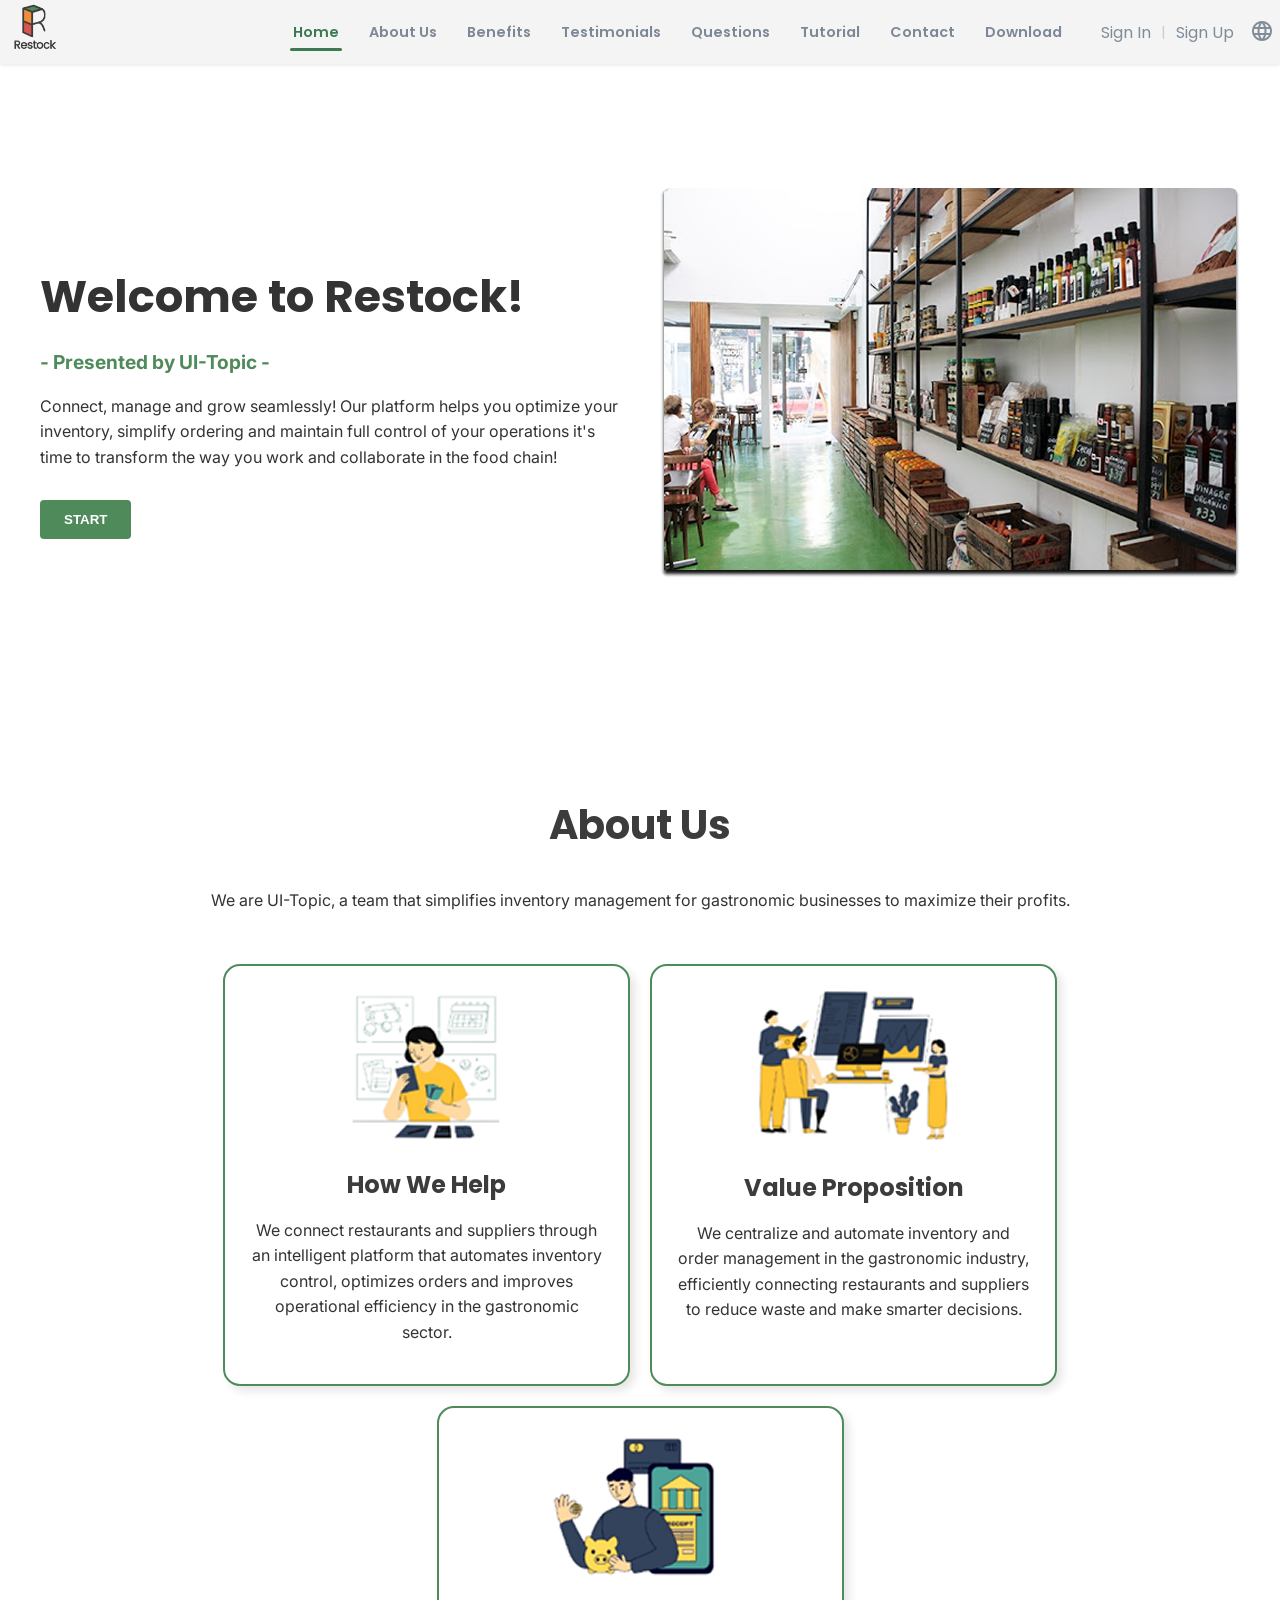
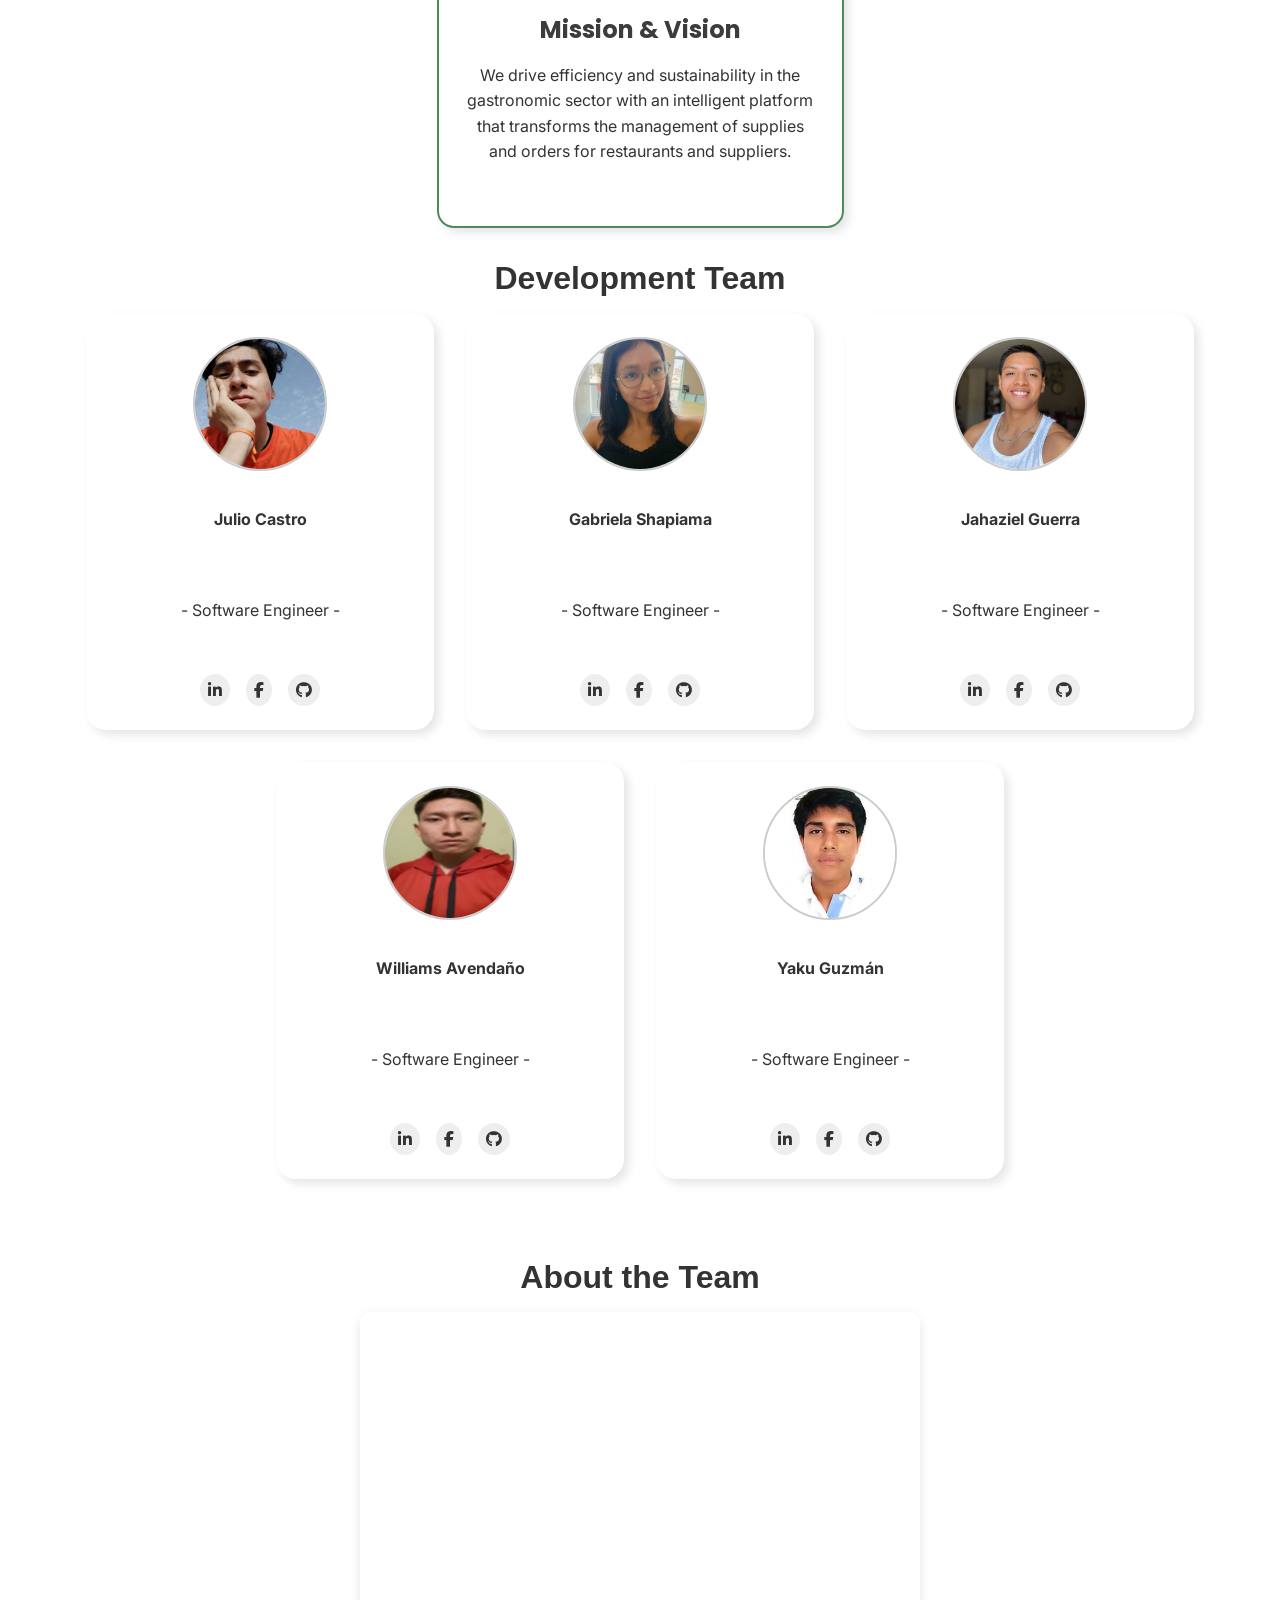
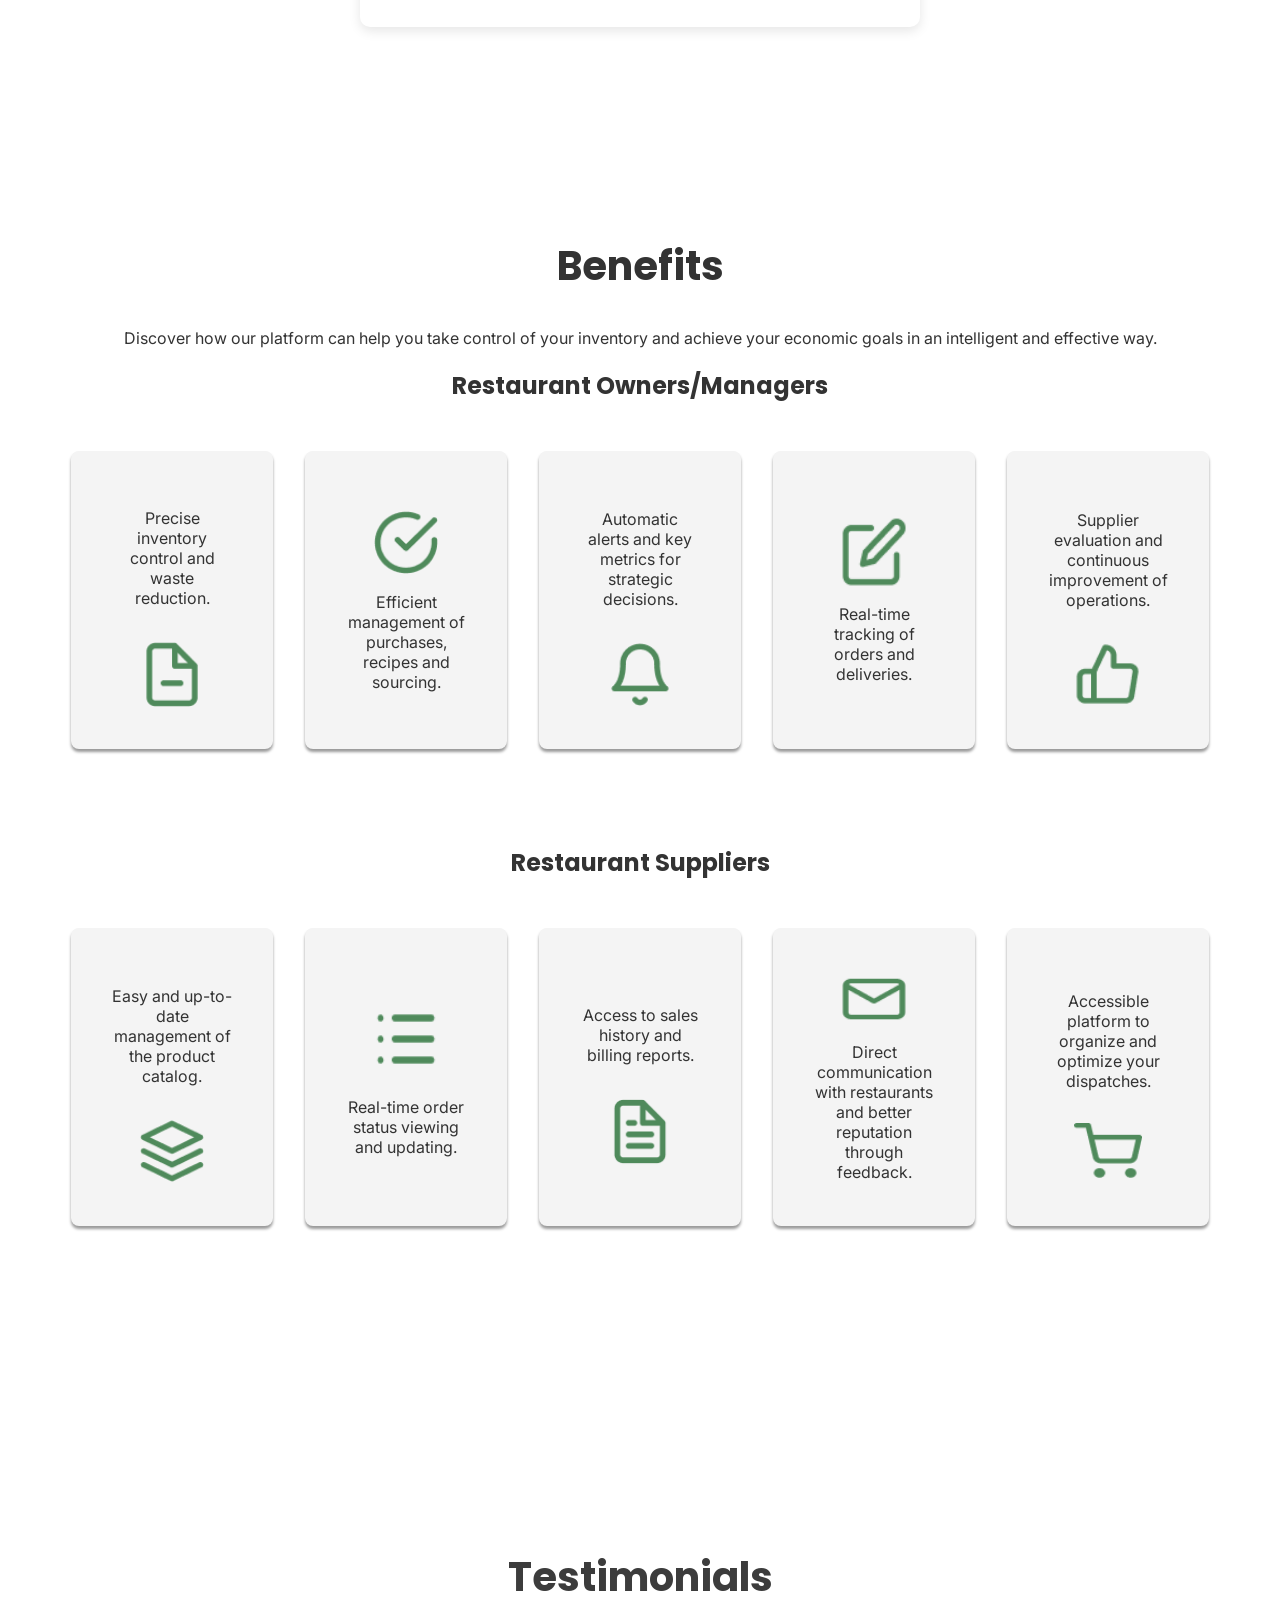
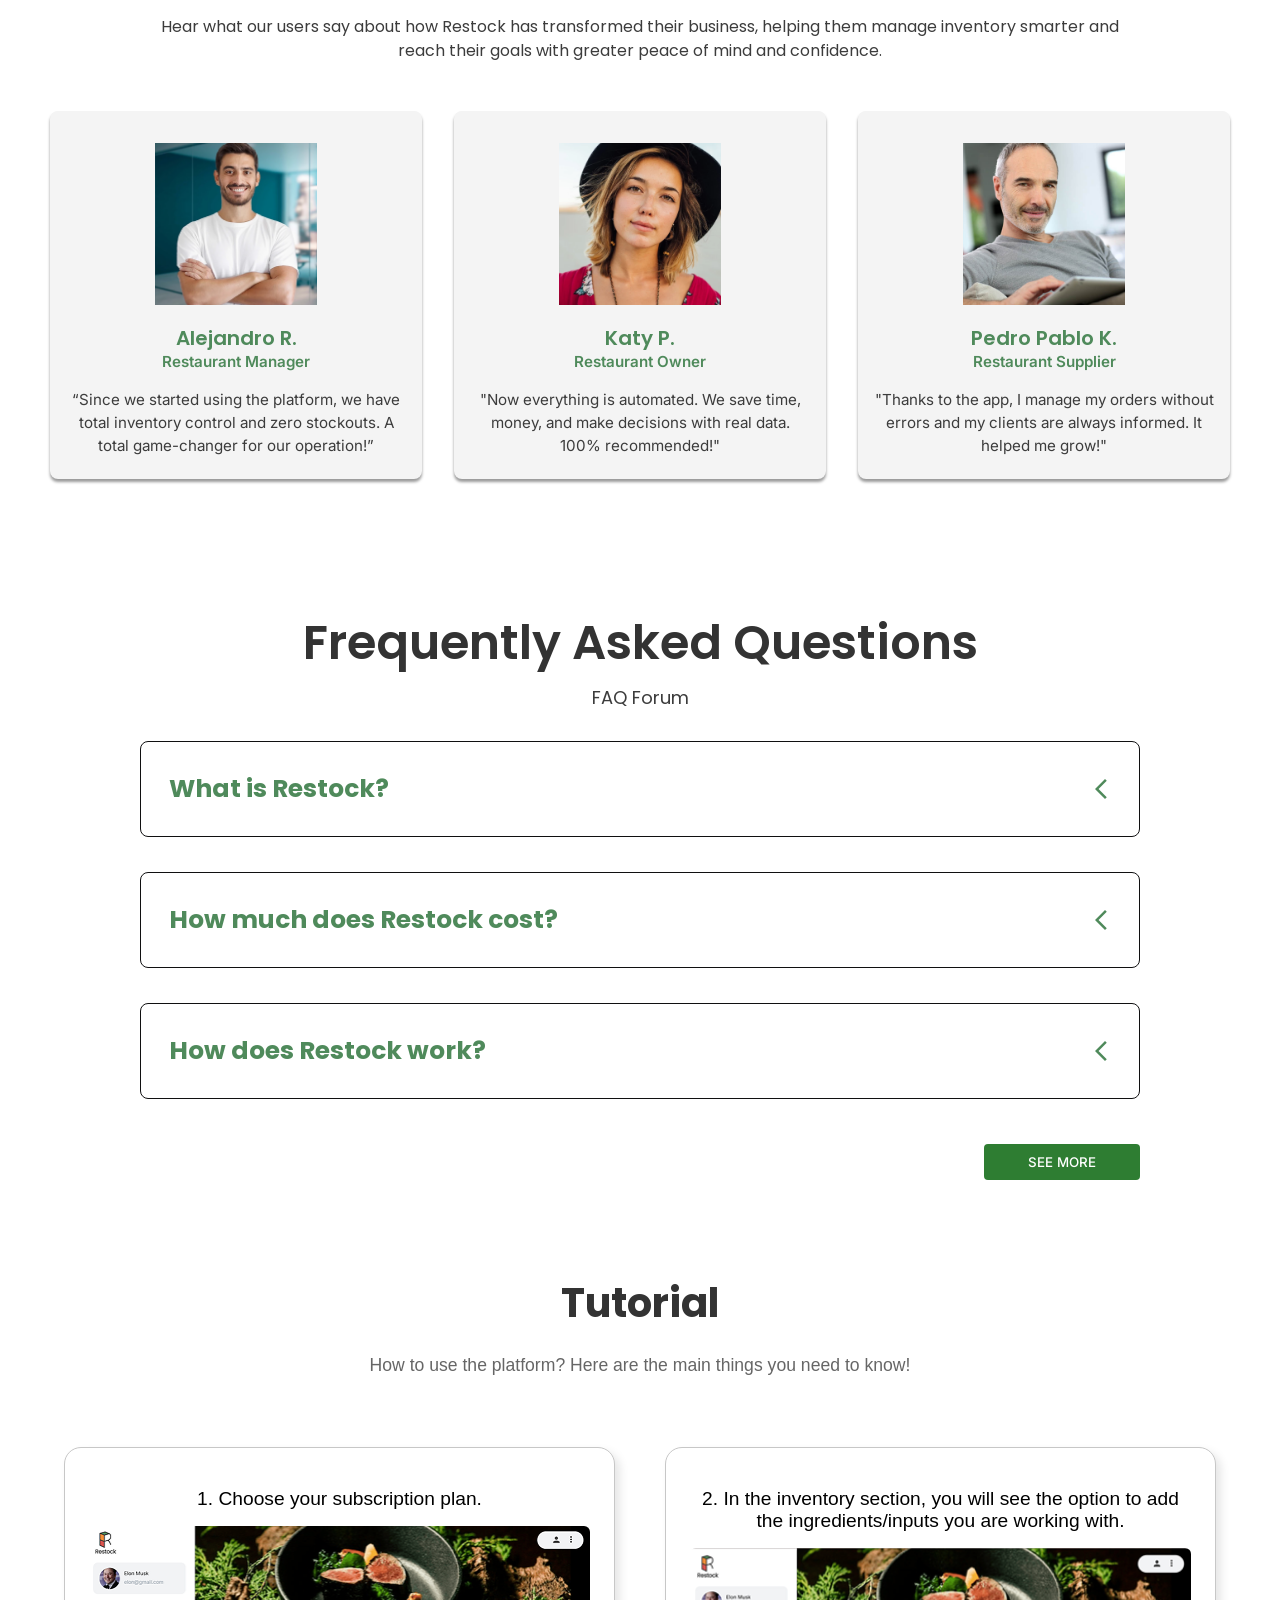
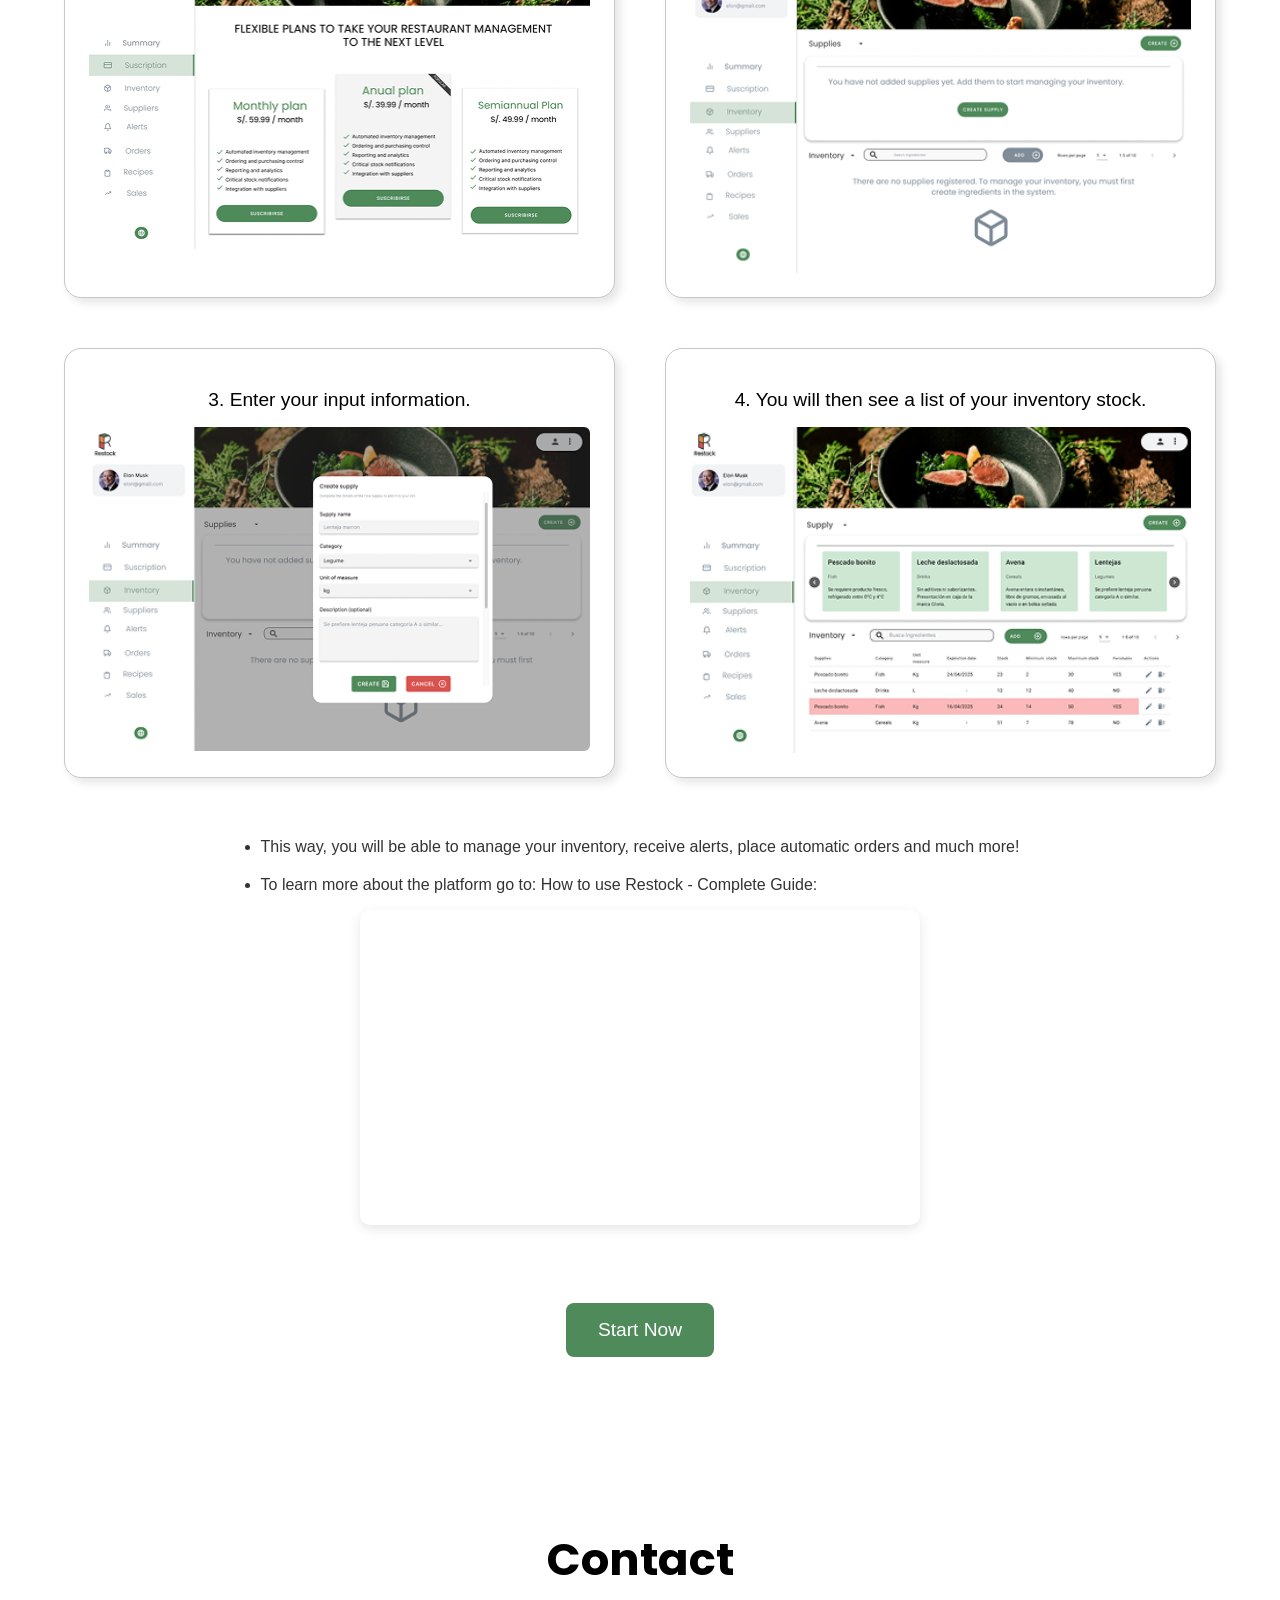
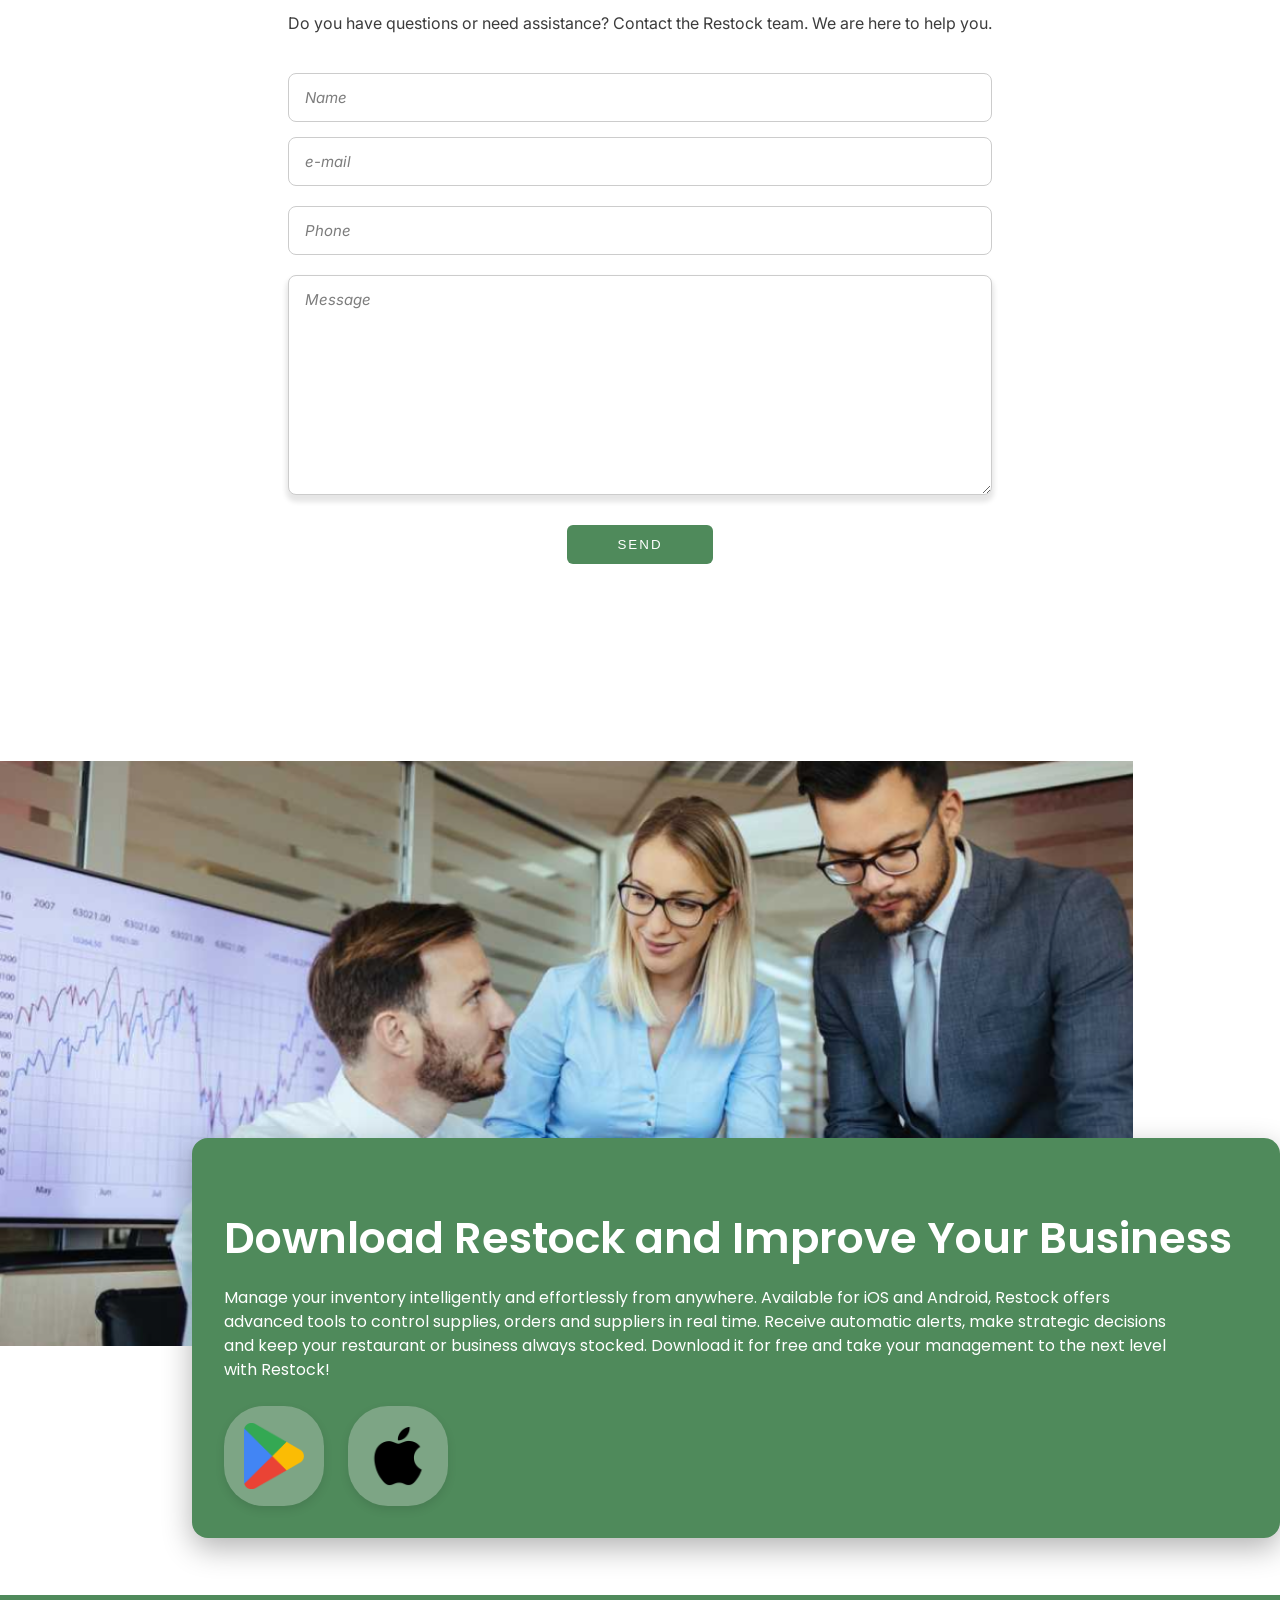
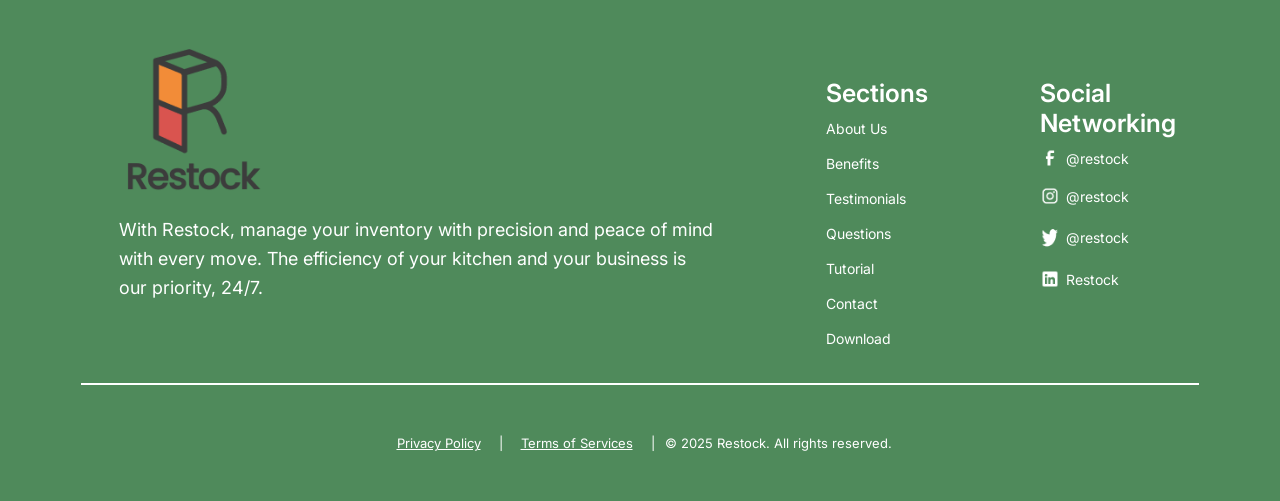
==== commit b9d9b4ae: "feat(signin): add signin and sigup" ====
--- a/index.html
+++ b/index.html
@@ -35,7 +35,7 @@
     <link rel="stylesheet" href="public/assets/styles/descargar.css" />
     <link rel="stylesheet" href="public/assets/styles/benefits.css" />
     <link rel="stylesheet" href="public/assets/styles/tutorial.css" />
-    <link rel="stylesheet" href="public/assets/styles/contacto.css" />
+    <link rel="stylesheet" href="public/assets/styles/contacto.css" />sds
     <link rel="stylesheet" href="public/assets/styles/footer.css" />
 
 </head>
@@ -69,9 +69,9 @@
                             data-i18n="navbar.download">Download</a></li>
                 </ul>
                 <div class="navbar__actions">
-                    <a href="access.html#signin" class="action" data-i18n="navbar.signin">Sign In</a>
+                    <a href="https://restock-4368.github.io/UI-Topic-frontend" class="action" data-i18n="navbar.signin">Sign In</a>
                     <span class="divider">|</span>
-                    <a href="access.html#signup" class="action" data-i18n="navbar.signup">Sign Up</a>
+                    <a href="https://restock-4368.github.io/UI-Topic-frontend" class="action" data-i18n="navbar.signup">Sign Up</a>
                     <button class="lang-btn" id="langBtn" aria-label="Cambiar idioma">
                         <span class="material-icons">language</span>
 
@@ -93,7 +93,7 @@
                         it's time to transform the way you work and collaborate in the food chain!
                     </p>
                     <button class="btn-start" id="btnStart" data-i18n="hero.btnStart"
-                        onclick="window.location.href='https://aplicaciones-web-curso-upc.github.io/UI-Topic-landing/access.html#signup'">START</button>
+                        onclick="window.location.href='https://restock-4368.github.io/UI-Topic-frontend'">START</button>
                 </div>
                 <div class="hero-image">
                     <img src="public/assets/img/hero-image.jpg" alt="Store interior" />
@@ -221,7 +221,7 @@
                     <div class="about-us-video">
                         <h2 class="about-us-subtitle" data-i18n="aboutUs.video.title">Equipo de Desarrollo</h2>
                         <div class="tutorial__video-container">
-                            <iframe width="560" height="315" src="https://www.youtube.com/embed/2s9in8VU_Ks"
+                            <iframe width="560" height="315" src="https://www.youtube.com/embed/1tkIrM1A4B4?si=JgjkYzx7n0H5_jrs"
                                 title="YouTube video player" frameborder="0"
                                 allow="accelerometer; autoplay; clipboard-write; encrypted-media; gyroscope; picture-in-picture"
                                 allowfullscreen>
@@ -330,7 +330,6 @@
 
             </div>
         </section>
-
         <section id="testimonios" class="testimonios-section">
             <div class="container">
                 <h2 class="titulo-testimonios" data-i18n="testimonials.title">Testimonios</h2>
@@ -487,7 +486,7 @@
             <!-- Botón CTA -->
             <div class="tutorial__cta-container" style="text-align: center; margin-top: 2rem;">
                 <button class="tutorial__cta-button"
-                    onclick="window.location.href='https://aplicaciones-web-curso-upc.github.io/UI-Topic-landing/access.html#signup'"
+                    onclick="window.location.href='https://restock-4368.github.io/UI-Topic-frontend'"
                     data-i18n="tutorial.cta">
                     Start Now
                 </button>
